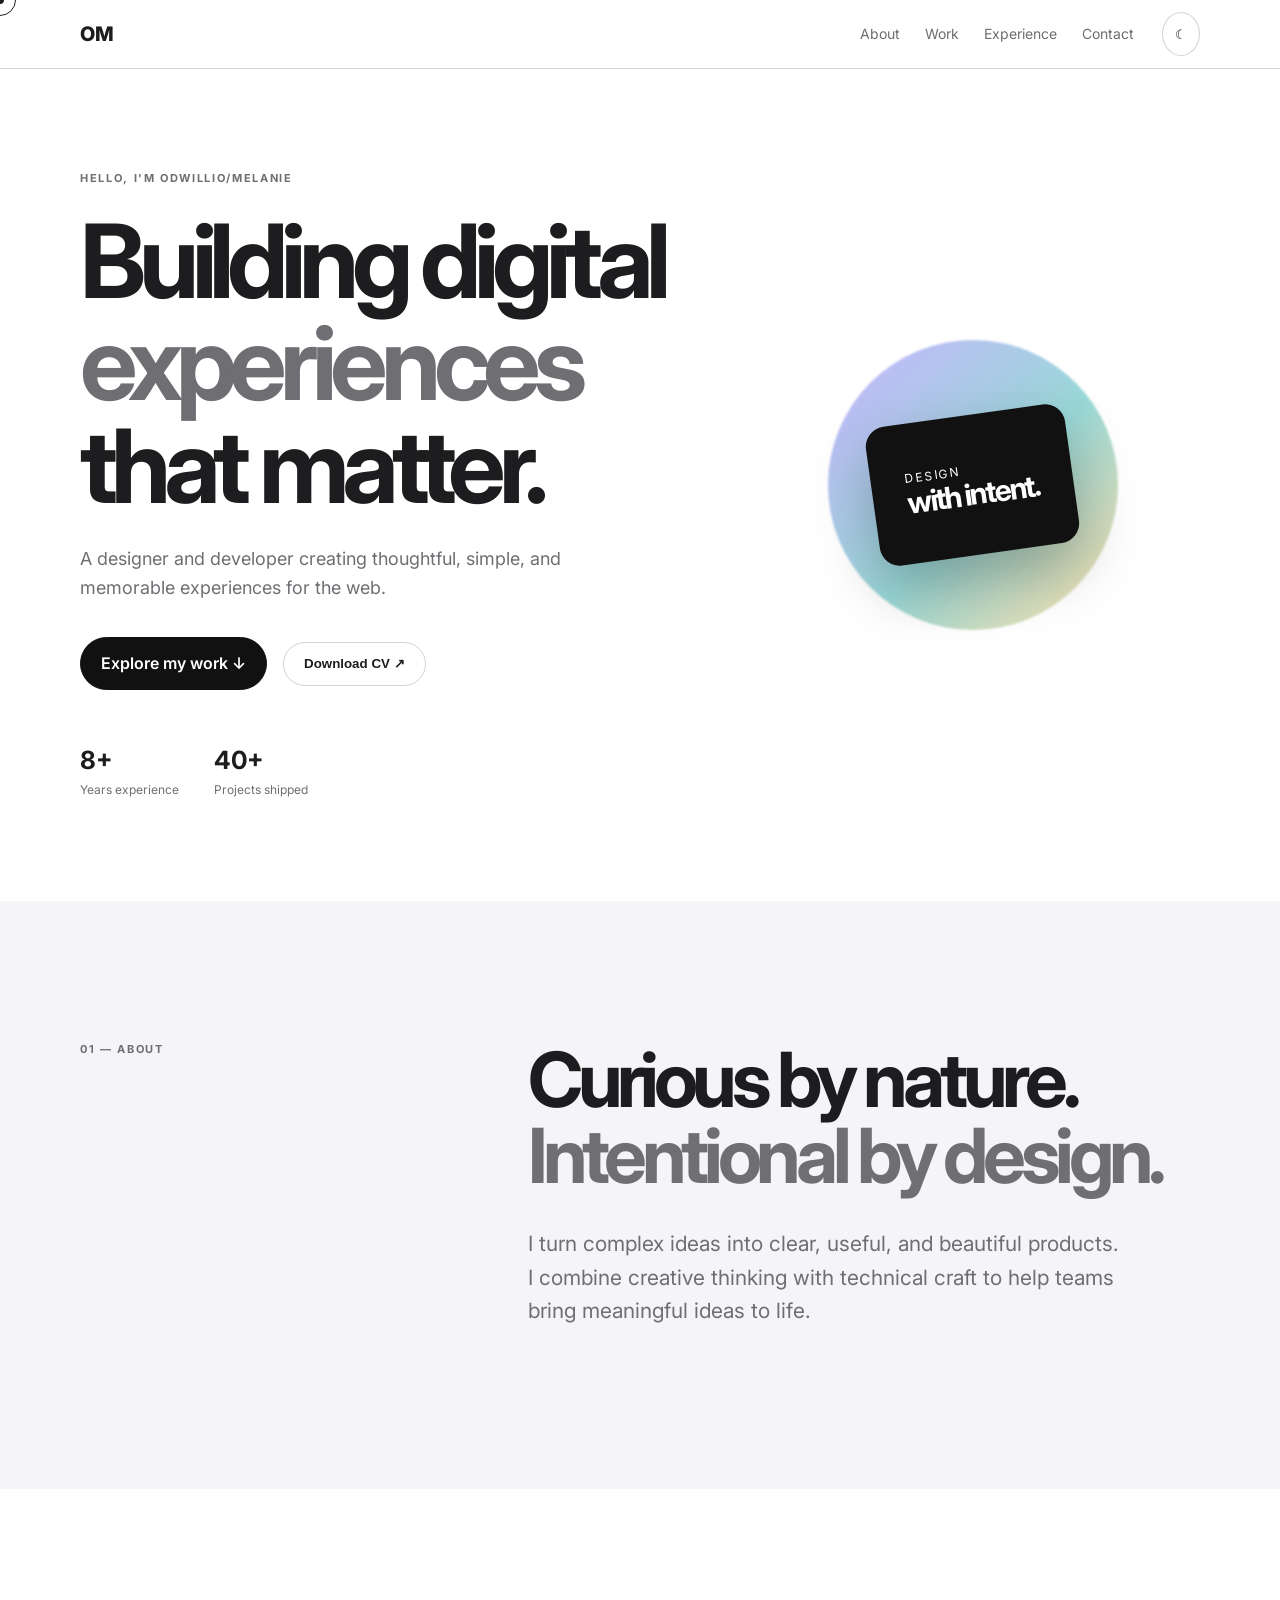
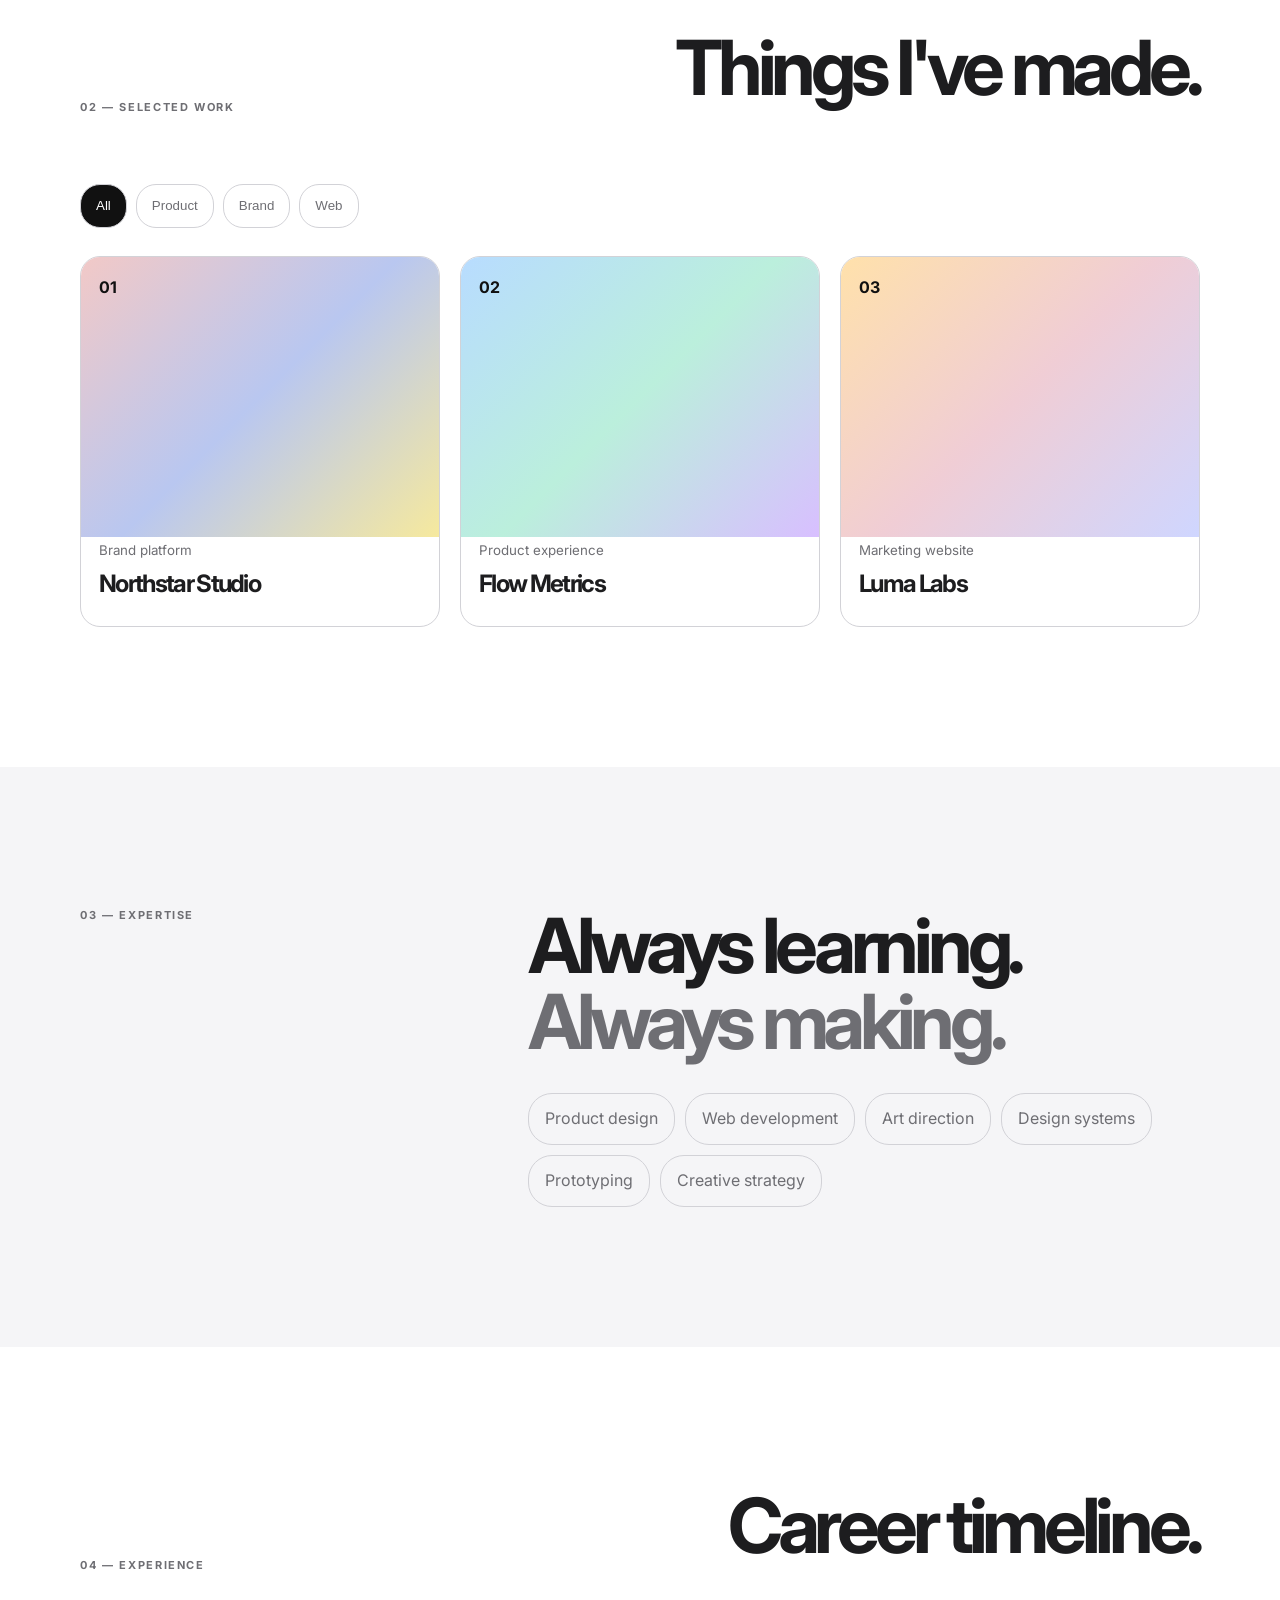
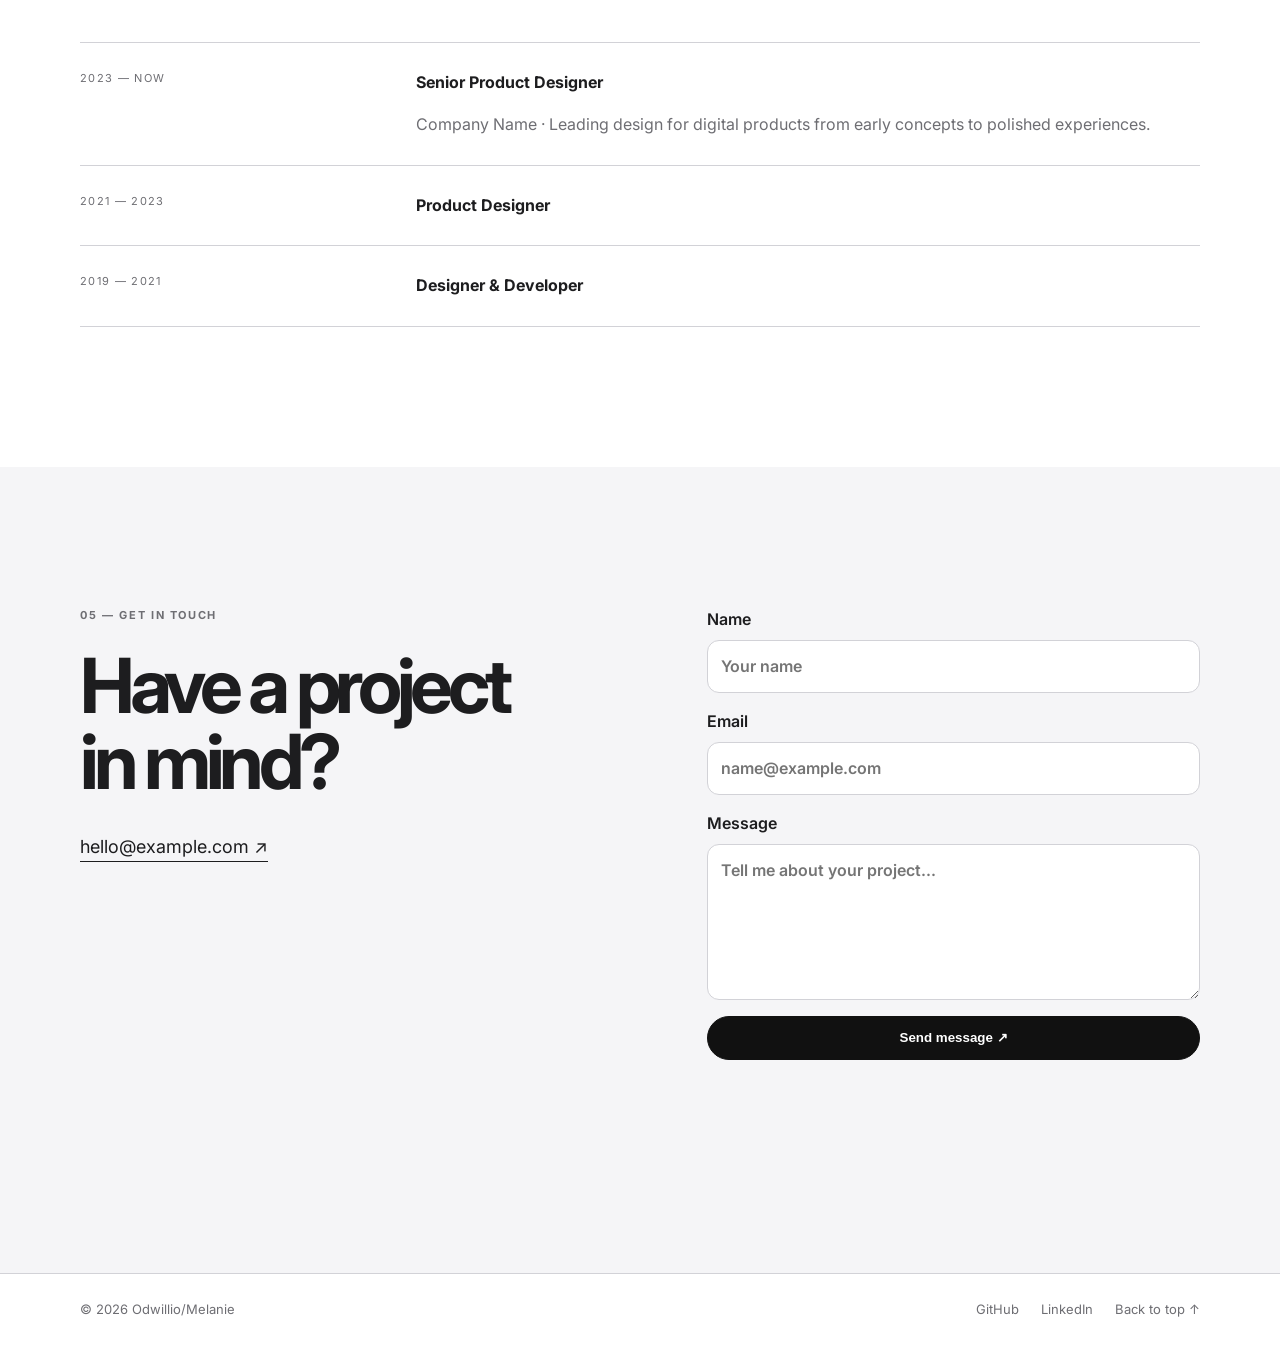
==== index.html @ 34b6298a "Personalize website greeting for Odwillio/Melanie" ====
<!doctype html>
<html lang="en">
<head>
  <meta charset="UTF-8">
  <meta name="viewport" content="width=device-width, initial-scale=1">
  <meta name="description" content="Odwillio/Melanie — product designer and front-end developer portfolio and CV.">
  <meta name="theme-color" content="#f5f5f5">
  <meta property="og:title" content="Odwillio/Melanie — Portfolio">
  <meta property="og:description" content="Product design and front-end development portfolio.">
  <meta property="og:type" content="website">
  <title>Odwillio/Melanie — Portfolio</title>
  <link rel="preconnect" href="https://fonts.googleapis.com">
  <link rel="preconnect" href="https://fonts.gstatic.com" crossorigin>
  <link href="https://fonts.googleapis.com/css2?family=Inter:wght@400;500;600;700;800&display=swap" rel="stylesheet">
  <link rel="stylesheet" href="styles.css">
</head>
<body>
  <a class="skip-link" href="#main">Skip to content</a>
  <div class="cursor-dot"></div><div class="cursor-ring"></div>
  <header class="site-header">
    <nav class="container nav" aria-label="Main navigation">
      <a class="brand" href="#top" aria-label="Home">OM</a>
      <button class="menu-toggle" aria-expanded="false" aria-controls="site-menu" aria-label="Open menu">☰</button>
      <div class="nav-links" id="site-menu">
        <a href="#about">About</a><a href="#work">Work</a><a href="#experience">Experience</a><a href="#contact">Contact</a>
      </div>
      <button class="theme-toggle" aria-label="Switch color theme">☾</button>
    </nav>
  </header>
  <main id="main">
    <section class="hero container" id="top">
      <div class="hero-copy reveal">
        <p class="eyebrow">HELLO, I'M ODWILLIO/MELANIE</p>
        <h1>Building digital <em>experiences</em> that matter.</h1>
        <p class="lead">A designer and developer creating thoughtful, simple, and memorable experiences for the web.</p>
        <div class="actions"><a class="button primary" href="#work">Explore my work ↓</a><button class="button secondary" id="download-cv">Download CV ↗</button></div>
        <div class="stats"><span><b>8+</b> Years experience</span><span><b>40+</b> Projects shipped</span></div>
      </div>
      <div class="hero-art reveal" aria-label="Abstract portfolio illustration"><div class="orb"></div><div class="art-card">DESIGN<br><strong>with intent.</strong></div></div>
    </section>
    <section class="soft section" id="about"><div class="container split"><p class="eyebrow">01 — ABOUT</p><div><h2>Curious by nature.<br><em>Intentional by design.</em></h2><p class="large-copy">I turn complex ideas into clear, useful, and beautiful products. I combine creative thinking with technical craft to help teams bring meaningful ideas to life.</p></div></div></section>
    <section class="container section" id="work"><div class="heading"><p class="eyebrow">02 — SELECTED WORK</p><h2>Things I've made.</h2></div><div class="filters" role="group" aria-label="Filter projects"><button class="filter active" data-filter="all">All</button><button class="filter" data-filter="product">Product</button><button class="filter" data-filter="brand">Brand</button><button class="filter" data-filter="web">Web</button></div><div class="projects"><article class="project reveal" data-category="brand"><div class="project-image gradient-one"><span>01</span></div><div><small>Brand platform</small><h3>Northstar Studio</h3></div></article><article class="project reveal" data-category="product"><div class="project-image gradient-two"><span>02</span></div><div><small>Product experience</small><h3>Flow Metrics</h3></div></article><article class="project reveal" data-category="web"><div class="project-image gradient-three"><span>03</span></div><div><small>Marketing website</small><h3>Luma Labs</h3></div></article></div></section>
    <section class="soft section" id="skills"><div class="container split"><p class="eyebrow">03 — EXPERTISE</p><div><h2>Always learning.<br><em>Always making.</em></h2><div class="skills"><span>Product design</span><span>Web development</span><span>Art direction</span><span>Design systems</span><span>Prototyping</span><span>Creative strategy</span></div></div></div></section>
    <section class="container section" id="experience"><div class="heading"><p class="eyebrow">04 — EXPERIENCE</p><h2>Career timeline.</h2></div><div class="timeline"><details open class="timeline-item reveal"><summary><span>2023 — NOW</span><b>Senior Product Designer</b></summary><p>Company Name · Leading design for digital products from early concepts to polished experiences.</p></details><details class="timeline-item reveal"><summary><span>2021 — 2023</span><b>Product Designer</b></summary><p>Studio Name · Shaped brand identities and intuitive web experiences for ambitious teams.</p></details><details class="timeline-item reveal"><summary><span>2019 — 2021</span><b>Designer &amp; Developer</b></summary><p>Freelance · Created websites and visual systems for people and companies with something important to say.</p></details></div></section>
    <section class="soft section" id="contact"><div class="container contact-grid"><div><p class="eyebrow">05 — GET IN TOUCH</p><h2>Have a project<br>in mind?</h2><a class="email" href="mailto:hello@example.com">hello@example.com ↗</a></div><form id="contact-form" novalidate><label>Name<input name="name" required autocomplete="name" placeholder="Your name"></label><label>Email<input type="email" name="email" required autocomplete="email" placeholder="name@example.com"></label><label>Message<textarea name="message" required rows="5" placeholder="Tell me about your project..."></textarea></label><button class="button primary" type="submit">Send message ↗</button><p class="form-status" role="status"></p></form></div></section>
  </main>
  <footer><div class="container footer"><span>© <span id="year"></span> Odwillio/Melanie</span><div><a href="https://github.com" rel="noreferrer">GitHub</a><a href="https://linkedin.com" rel="noreferrer">LinkedIn</a><a href="#top">Back to top ↑</a></div></div></footer>
  <script src="script.js"></script><script src="anti-copy.js"></script>
</body>
</html>
---- styles.css ----
:root{--bg:#fff;--soft:#f5f5f7;--ink:#1d1d1f;--muted:#6e6e73;--line:#d2d2d7;--accent:#111;--card:#fff}*{box-sizing:border-box}html{scroll-behavior:smooth}body{margin:0;background:var(--bg);color:var(--ink);font:16px/1.6 Inter,Arial,sans-serif;overflow-x:hidden}body.dark{--bg:#0d0d0f;--soft:#17171a;--ink:#f5f5f7;--muted:#a1a1a6;--line:#343438;--accent:#f5f5f7;--card:#1b1b1f}a{color:inherit;text-decoration:none}.container{width:min(1120px,calc(100% - 48px));margin:auto}.skip-link{position:absolute;left:-999px}.skip-link:focus{left:12px;top:12px;background:var(--ink);color:var(--bg);padding:10px;z-index:100}.site-header{position:sticky;top:0;z-index:10;background:#fffC;backdrop-filter:blur(18px);border-bottom:1px solid var(--line)}body.dark .site-header{background:#0d0d0fcc}.nav{height:68px;display:flex;align-items:center;gap:28px}.brand{font-weight:800;font-size:20px;margin-right:auto}.nav-links{display:flex;gap:25px;color:var(--muted);font-size:14px}.theme-toggle,.menu-toggle{border:1px solid var(--line);border-radius:50%;background:none;color:var(--ink);width:38px;height:38px;cursor:pointer}.menu-toggle{display:none}.hero{min-height:calc(100vh - 68px);display:grid;grid-template-columns:1.15fr .85fr;align-items:center;gap:50px;padding-top:70px;padding-bottom:70px}.eyebrow{color:var(--muted);font-size:11px;font-weight:700;letter-spacing:.15em;margin:0 0 22px}h1,h2,h3{line-height:1;letter-spacing:-.07em}h1{font-size:clamp(52px,8vw,110px);margin:0 0 28px}h2{font-size:clamp(42px,6vw,76px);margin:0 0 34px}h3{font-size:24px;margin:10px 0}em{font-style:normal;color:var(--muted)}.lead{color:var(--muted);font-size:18px;max-width:500px}.actions{display:flex;gap:16px;align-items:center;margin-top:34px}.button{border:1px solid var(--line);border-radius:30px;padding:13px 20px;background:none;color:var(--ink);cursor:pointer;font-weight:600}.button:hover{transform:translateY(-2px)}.primary{background:var(--accent);border-color:var(--accent);color:var(--bg)}.stats{display:flex;gap:35px;margin-top:50px;color:var(--muted);font-size:12px}.stats span{display:grid}.stats b{font-size:25px;color:var(--ink)}.hero-art{display:grid;place-items:center;min-height:440px;position:relative}.orb{width:290px;height:290px;border-radius:50%;background:linear-gradient(135deg,#c7b4ff,#9ad9d8 55%,#ffe0a8);filter:blur(1px);animation:float 6s ease-in-out infinite}.art-card{position:absolute;padding:45px 34px;background:#111;color:white;border-radius:20px;box-shadow:0 25px 60px #0004;transform:rotate(-8deg);font-size:12px;letter-spacing:.16em}.art-card strong{font-size:30px;letter-spacing:-.07em;line-height:1}.section{padding:140px 0}.soft{background:var(--soft)}.split,.contact-grid{display:grid;grid-template-columns:30% 1fr;gap:10%}.large-copy{max-width:600px;color:var(--muted);font-size:21px}.heading{display:flex;justify-content:space-between;align-items:end;margin-bottom:45px}.heading h2{text-align:right}.filters{display:flex;gap:9px;margin-bottom:28px}.filter{border:1px solid var(--line);background:none;color:var(--muted);border-radius:20px;padding:8px 15px;cursor:pointer}.filter.active{background:var(--accent);color:var(--bg)}.projects{display:grid;grid-template-columns:repeat(3,1fr);gap:20px}.project{background:var(--card);border:1px solid var(--line);border-radius:20px;overflow:hidden;padding-bottom:20px}.project.hidden{display:none}.project>div:last-child{padding:0 18px}.project-image{height:280px;padding:18px;color:#111}.project-image span{font-weight:700}.gradient-one{background:linear-gradient(135deg,#f2c9c7,#b9c7f0,#f6e99e)}.gradient-two{background:linear-gradient(135deg,#b8dcff,#bbefdc,#d8bfff)}.gradient-three{background:linear-gradient(135deg,#ffe1ab,#f0cdd5,#cfd6ff)}small{color:var(--muted)}.skills{display:flex;flex-wrap:wrap;gap:10px}.skills span{border:1px solid var(--line);border-radius:24px;padding:12px 16px;color:var(--muted)}.timeline{border-top:1px solid var(--line)}.timeline-item{border-bottom:1px solid var(--line);padding:27px 0}.timeline-item summary{display:grid;grid-template-columns:30% 1fr;cursor:pointer;list-style:none}.timeline-item summary::-webkit-details-marker{display:none}.timeline-item summary span{color:var(--muted);font-size:11px;letter-spacing:.12em}.timeline-item p{color:var(--muted);margin:17px 0 0 30%}.email{display:inline-block;border-bottom:1px solid var(--ink);font-size:18px}.contact-grid{grid-template-columns:1fr 1fr;gap:12%}form{display:grid;gap:16px}label{display:grid;gap:7px;font-weight:600}input,textarea{font:inherit;border:1px solid var(--line);border-radius:12px;padding:13px;background:var(--card);color:var(--ink)}input:focus,textarea:focus{outline:2px solid var(--muted)}.form-status{color:var(--muted);min-height:25px}footer{border-top:1px solid var(--line);padding:25px 0;color:var(--muted);font-size:13px}.footer{display:flex;justify-content:space-between}.footer div{display:flex;gap:22px}.reveal{opacity:0;transform:translateY(25px);transition:.7s}.reveal.visible{opacity:1;transform:none}.cursor-dot,.cursor-ring{position:fixed;pointer-events:none;z-index:100;width:8px;height:8px;border-radius:50%;background:var(--ink);transform:translate(-50%,-50%)}.cursor-ring{width:32px;height:32px;background:none;border:1px solid var(--ink);transition:transform .12s}.cursor-dot{transition:transform .04s}@keyframes float{50%{transform:translateY(-18px) rotate(5deg)}}@media(max-width:800px){.hero,.split,.contact-grid{grid-template-columns:1fr}.hero-art{min-height:350px}.projects{grid-template-columns:1fr}.heading{display:block}.heading h2{text-align:left;margin-top:15px}.menu-toggle{display:block}.nav-links{display:none;position:absolute;top:68px;left:24px;right:24px;padding:20px;background:var(--card);border:1px solid var(--line);border-radius:15px;flex-direction:column}.nav-links.open{display:flex}.section{padding:90px 0}.timeline-item summary{grid-template-columns:1fr;gap:8px}.timeline-item p{margin-left:0}.footer{display:block}.footer div{margin-top:14px}}@media(pointer:coarse){.cursor-dot,.cursor-ring{display:none}}@media(prefers-reduced-motion:reduce){*,*::before,*::after{scroll-behavior:auto!important;animation:none!important;transition:none!important}}
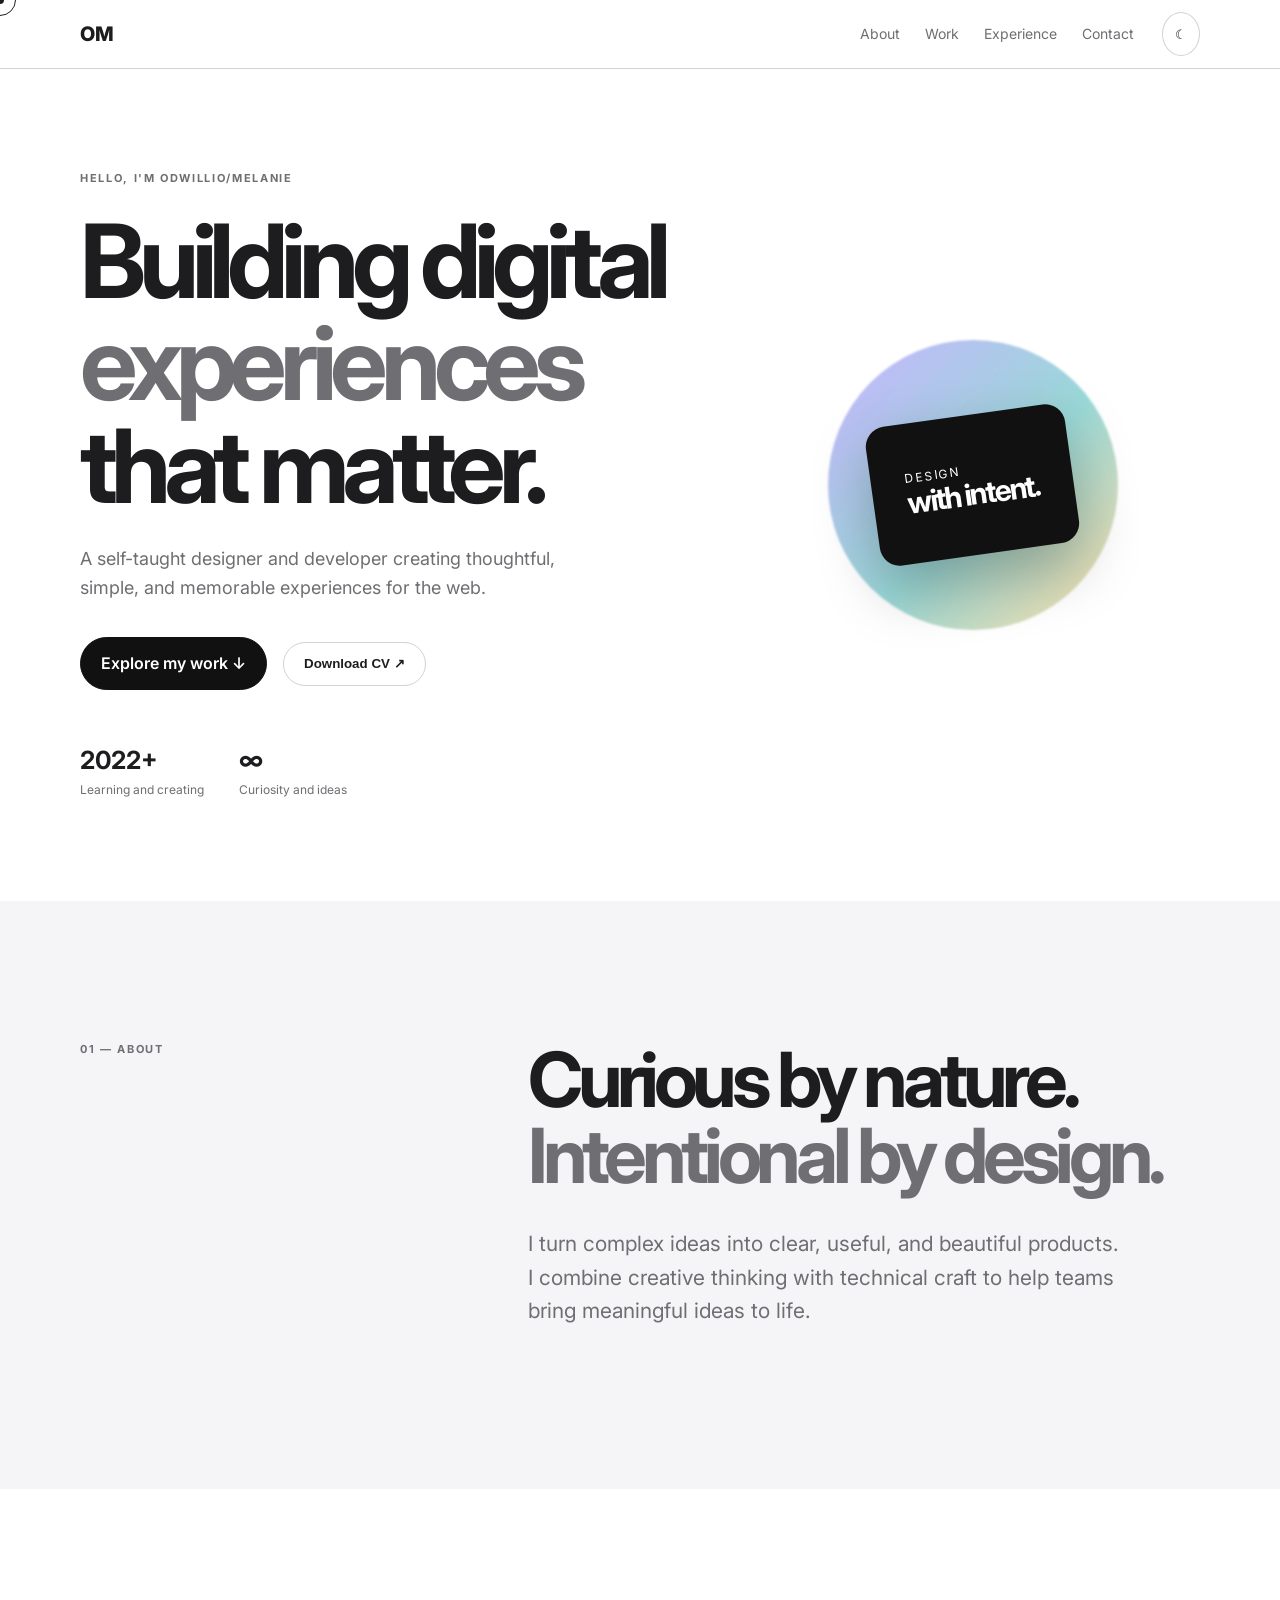
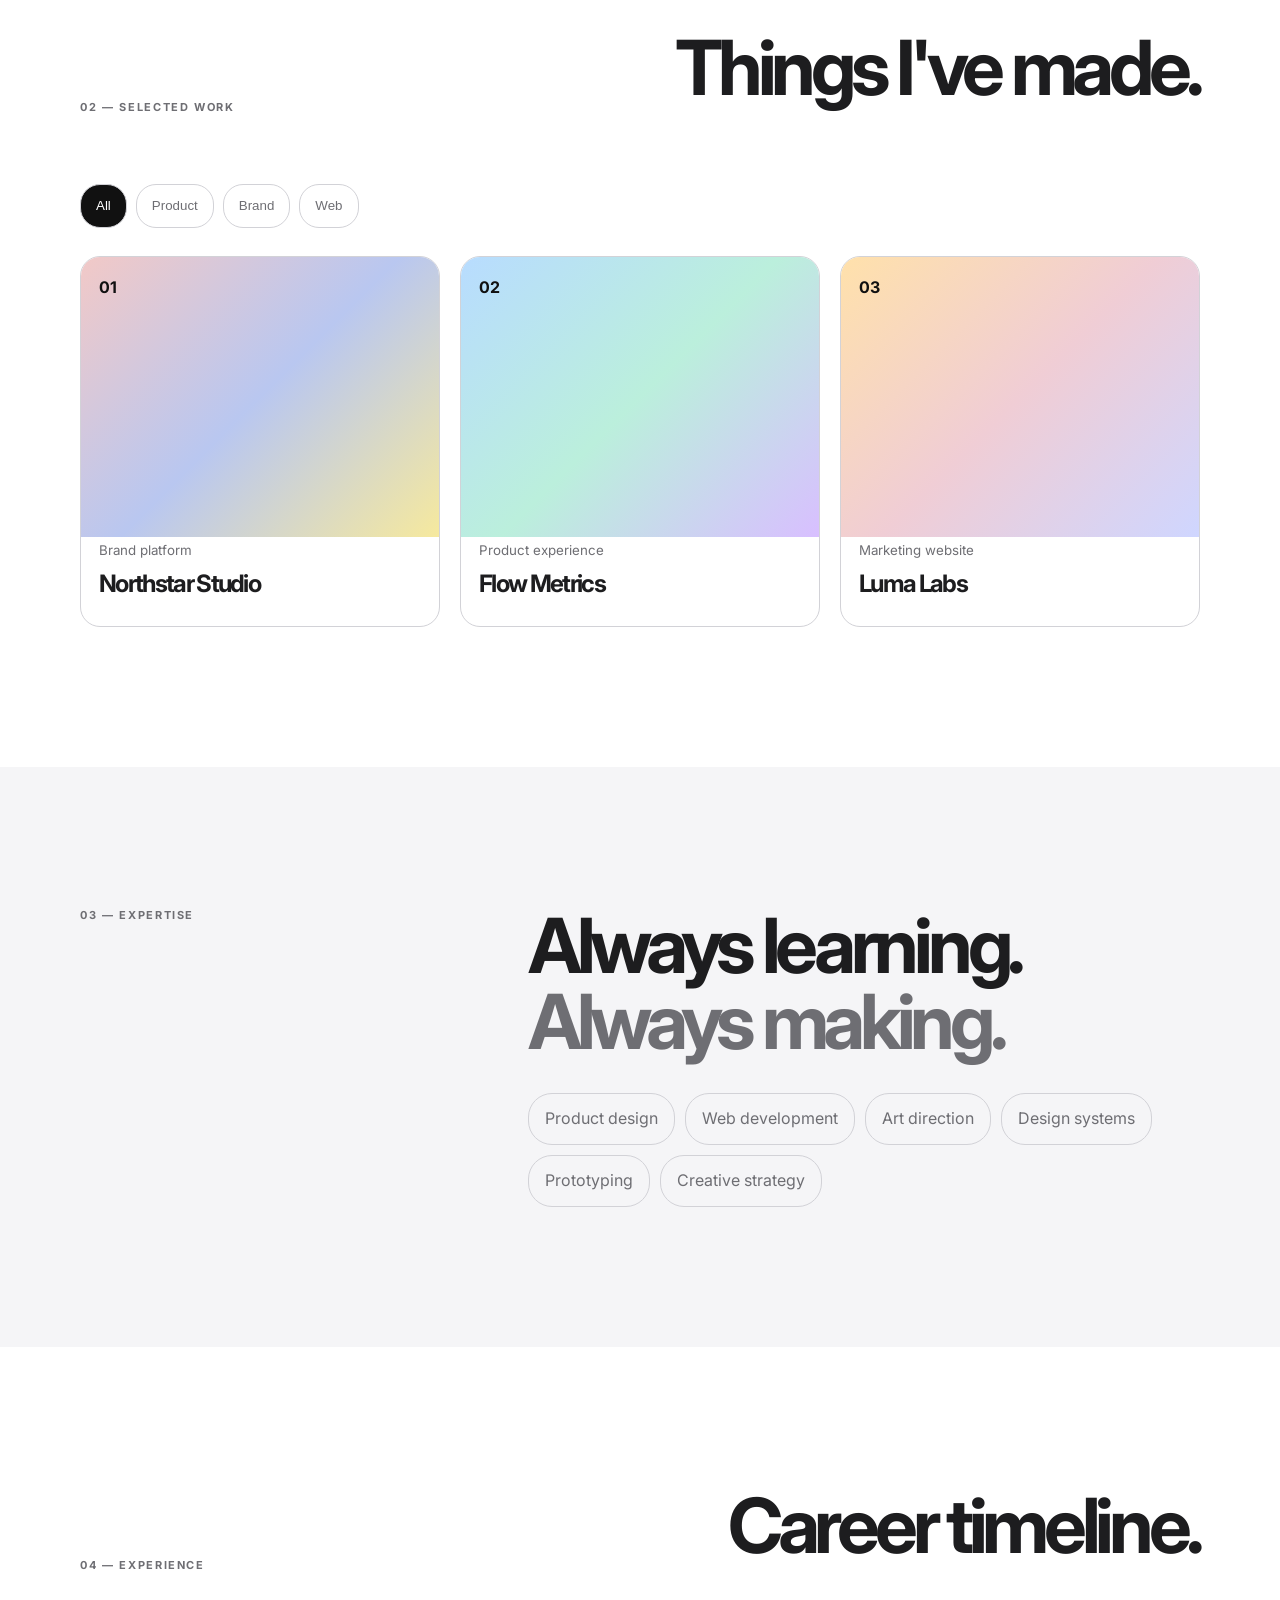
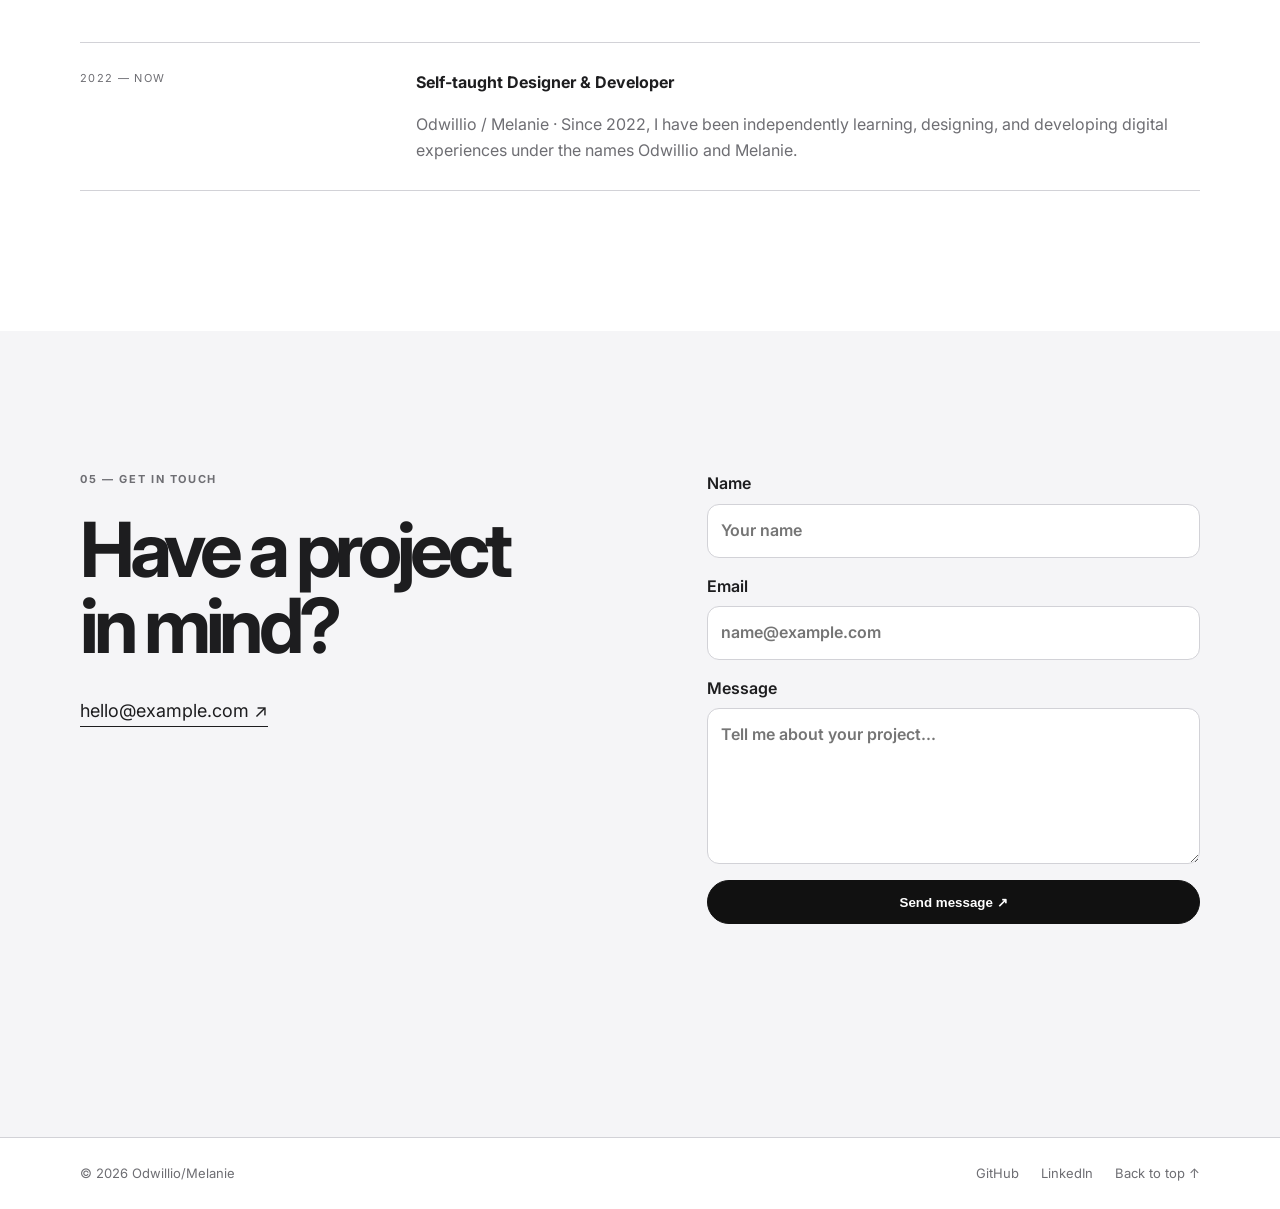
==== commit 81337926: "Update experience to reflect self-taught Odwillio/Melanie journey since 2022" ====
--- a/index.html
+++ b/index.html
@@ -3,10 +3,10 @@
 <head>
   <meta charset="UTF-8">
   <meta name="viewport" content="width=device-width, initial-scale=1">
-  <meta name="description" content="Odwillio/Melanie — product designer and front-end developer portfolio and CV.">
+  <meta name="description" content="Odwillio/Melanie — self-taught designer and developer portfolio and CV.">
   <meta name="theme-color" content="#f5f5f5">
   <meta property="og:title" content="Odwillio/Melanie — Portfolio">
-  <meta property="og:description" content="Product design and front-end development portfolio.">
+  <meta property="og:description" content="Self-taught designer and developer portfolio.">
   <meta property="og:type" content="website">
   <title>Odwillio/Melanie — Portfolio</title>
   <link rel="preconnect" href="https://fonts.googleapis.com">
@@ -32,16 +32,16 @@
       <div class="hero-copy reveal">
         <p class="eyebrow">HELLO, I'M ODWILLIO/MELANIE</p>
         <h1>Building digital <em>experiences</em> that matter.</h1>
-        <p class="lead">A designer and developer creating thoughtful, simple, and memorable experiences for the web.</p>
+        <p class="lead">A self-taught designer and developer creating thoughtful, simple, and memorable experiences for the web.</p>
         <div class="actions"><a class="button primary" href="#work">Explore my work ↓</a><button class="button secondary" id="download-cv">Download CV ↗</button></div>
-        <div class="stats"><span><b>8+</b> Years experience</span><span><b>40+</b> Projects shipped</span></div>
+        <div class="stats"><span><b>2022+</b> Learning and creating</span><span><b>∞</b> Curiosity and ideas</span></div>
       </div>
       <div class="hero-art reveal" aria-label="Abstract portfolio illustration"><div class="orb"></div><div class="art-card">DESIGN<br><strong>with intent.</strong></div></div>
     </section>
     <section class="soft section" id="about"><div class="container split"><p class="eyebrow">01 — ABOUT</p><div><h2>Curious by nature.<br><em>Intentional by design.</em></h2><p class="large-copy">I turn complex ideas into clear, useful, and beautiful products. I combine creative thinking with technical craft to help teams bring meaningful ideas to life.</p></div></div></section>
     <section class="container section" id="work"><div class="heading"><p class="eyebrow">02 — SELECTED WORK</p><h2>Things I've made.</h2></div><div class="filters" role="group" aria-label="Filter projects"><button class="filter active" data-filter="all">All</button><button class="filter" data-filter="product">Product</button><button class="filter" data-filter="brand">Brand</button><button class="filter" data-filter="web">Web</button></div><div class="projects"><article class="project reveal" data-category="brand"><div class="project-image gradient-one"><span>01</span></div><div><small>Brand platform</small><h3>Northstar Studio</h3></div></article><article class="project reveal" data-category="product"><div class="project-image gradient-two"><span>02</span></div><div><small>Product experience</small><h3>Flow Metrics</h3></div></article><article class="project reveal" data-category="web"><div class="project-image gradient-three"><span>03</span></div><div><small>Marketing website</small><h3>Luma Labs</h3></div></article></div></section>
     <section class="soft section" id="skills"><div class="container split"><p class="eyebrow">03 — EXPERTISE</p><div><h2>Always learning.<br><em>Always making.</em></h2><div class="skills"><span>Product design</span><span>Web development</span><span>Art direction</span><span>Design systems</span><span>Prototyping</span><span>Creative strategy</span></div></div></div></section>
-    <section class="container section" id="experience"><div class="heading"><p class="eyebrow">04 — EXPERIENCE</p><h2>Career timeline.</h2></div><div class="timeline"><details open class="timeline-item reveal"><summary><span>2023 — NOW</span><b>Senior Product Designer</b></summary><p>Company Name · Leading design for digital products from early concepts to polished experiences.</p></details><details class="timeline-item reveal"><summary><span>2021 — 2023</span><b>Product Designer</b></summary><p>Studio Name · Shaped brand identities and intuitive web experiences for ambitious teams.</p></details><details class="timeline-item reveal"><summary><span>2019 — 2021</span><b>Designer &amp; Developer</b></summary><p>Freelance · Created websites and visual systems for people and companies with something important to say.</p></details></div></section>
+    <section class="container section" id="experience"><div class="heading"><p class="eyebrow">04 — EXPERIENCE</p><h2>Career timeline.</h2></div><div class="timeline"><details open class="timeline-item reveal"><summary><span>2022 — NOW</span><b>Self-taught Designer &amp; Developer</b></summary><p>Odwillio / Melanie · Since 2022, I have been independently learning, designing, and developing digital experiences under the names Odwillio and Melanie.</p></details></div></section>
     <section class="soft section" id="contact"><div class="container contact-grid"><div><p class="eyebrow">05 — GET IN TOUCH</p><h2>Have a project<br>in mind?</h2><a class="email" href="mailto:hello@example.com">hello@example.com ↗</a></div><form id="contact-form" novalidate><label>Name<input name="name" required autocomplete="name" placeholder="Your name"></label><label>Email<input type="email" name="email" required autocomplete="email" placeholder="name@example.com"></label><label>Message<textarea name="message" required rows="5" placeholder="Tell me about your project..."></textarea></label><button class="button primary" type="submit">Send message ↗</button><p class="form-status" role="status"></p></form></div></section>
   </main>
   <footer><div class="container footer"><span>© <span id="year"></span> Odwillio/Melanie</span><div><a href="https://github.com" rel="noreferrer">GitHub</a><a href="https://linkedin.com" rel="noreferrer">LinkedIn</a><a href="#top">Back to top ↑</a></div></div></footer>
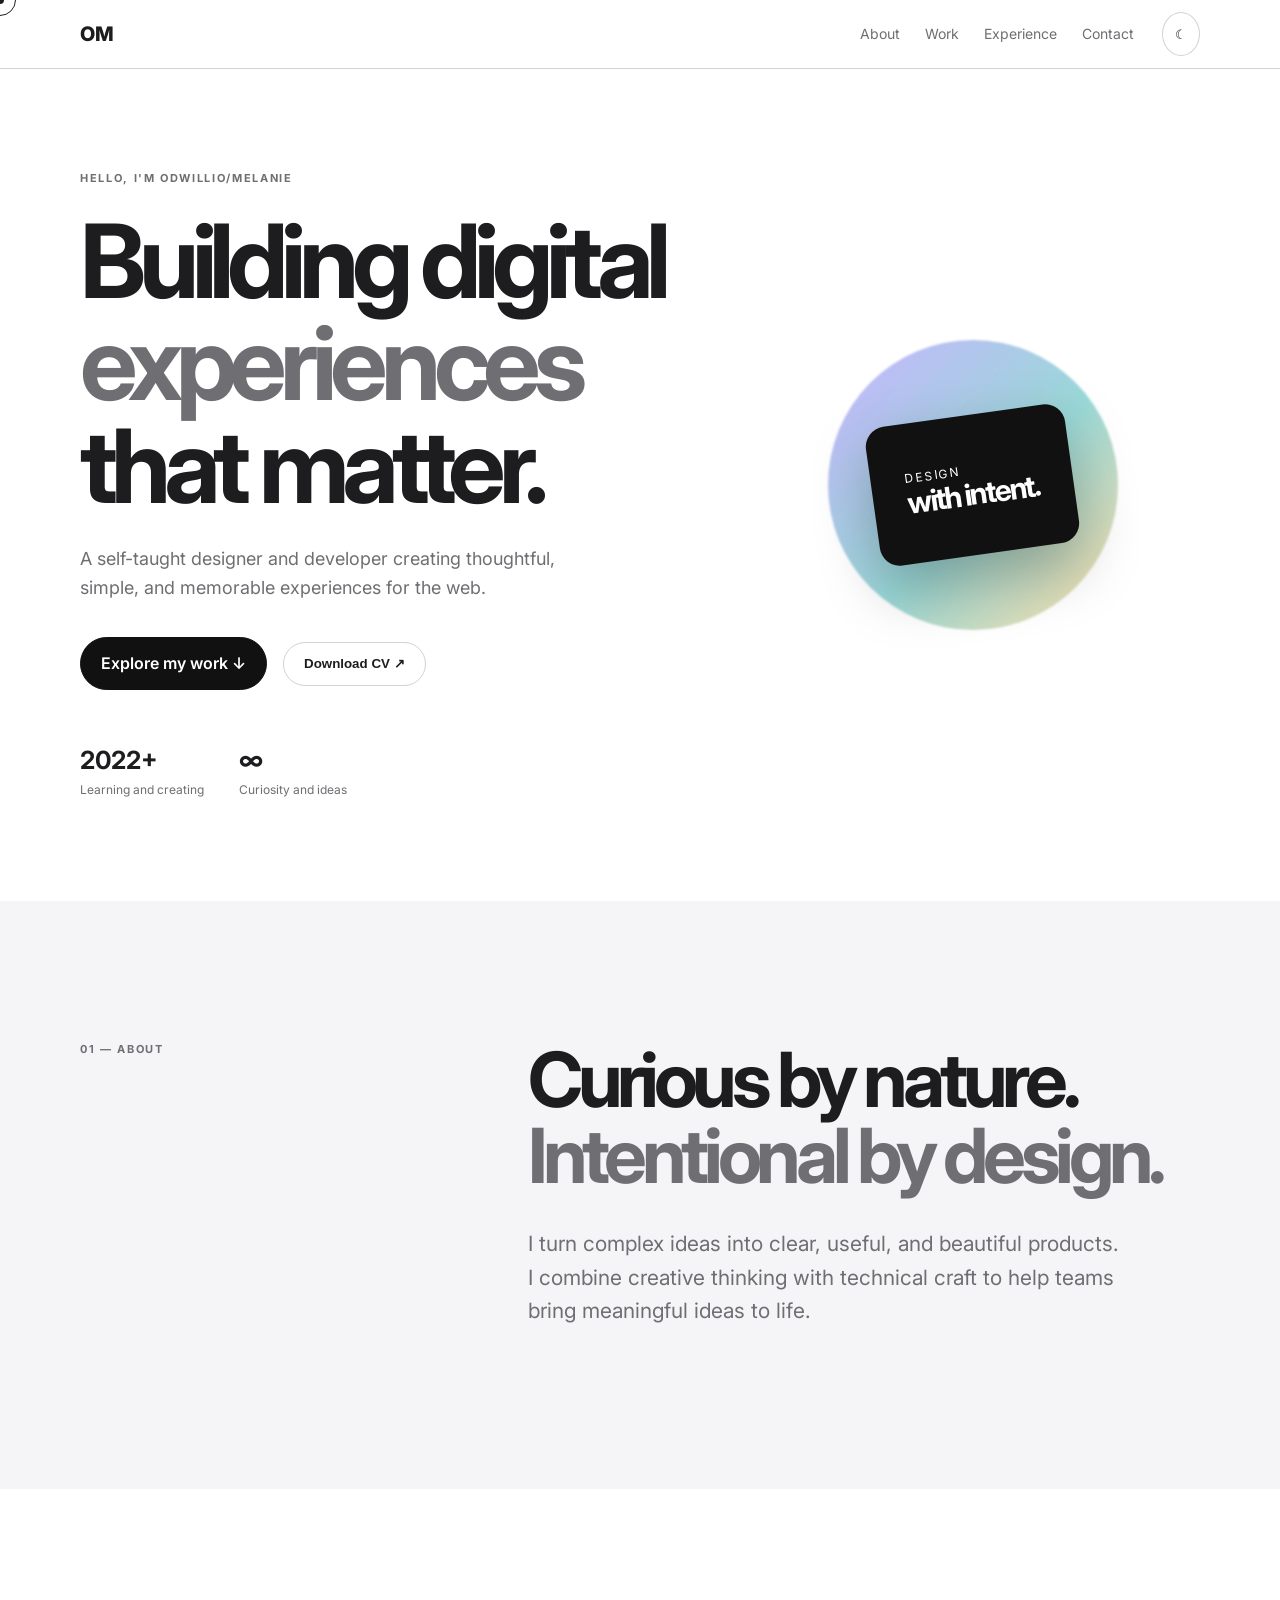
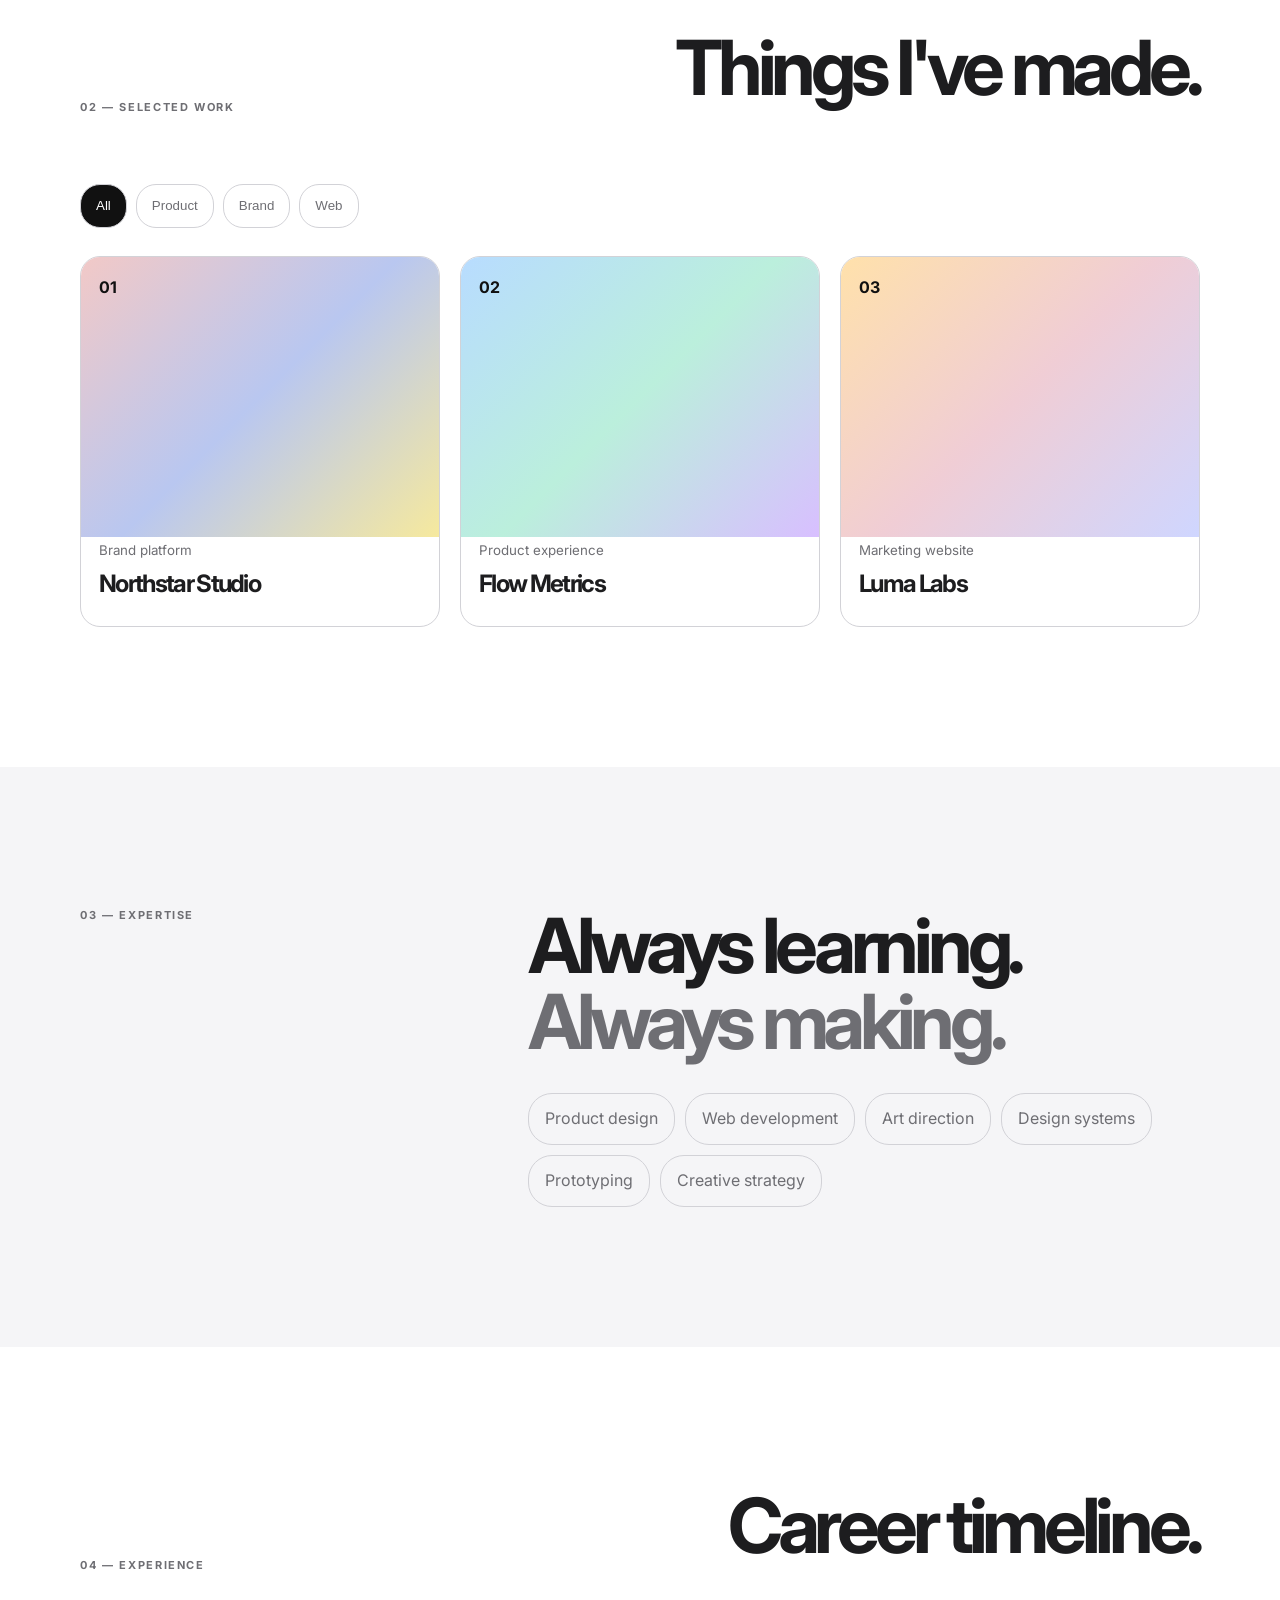
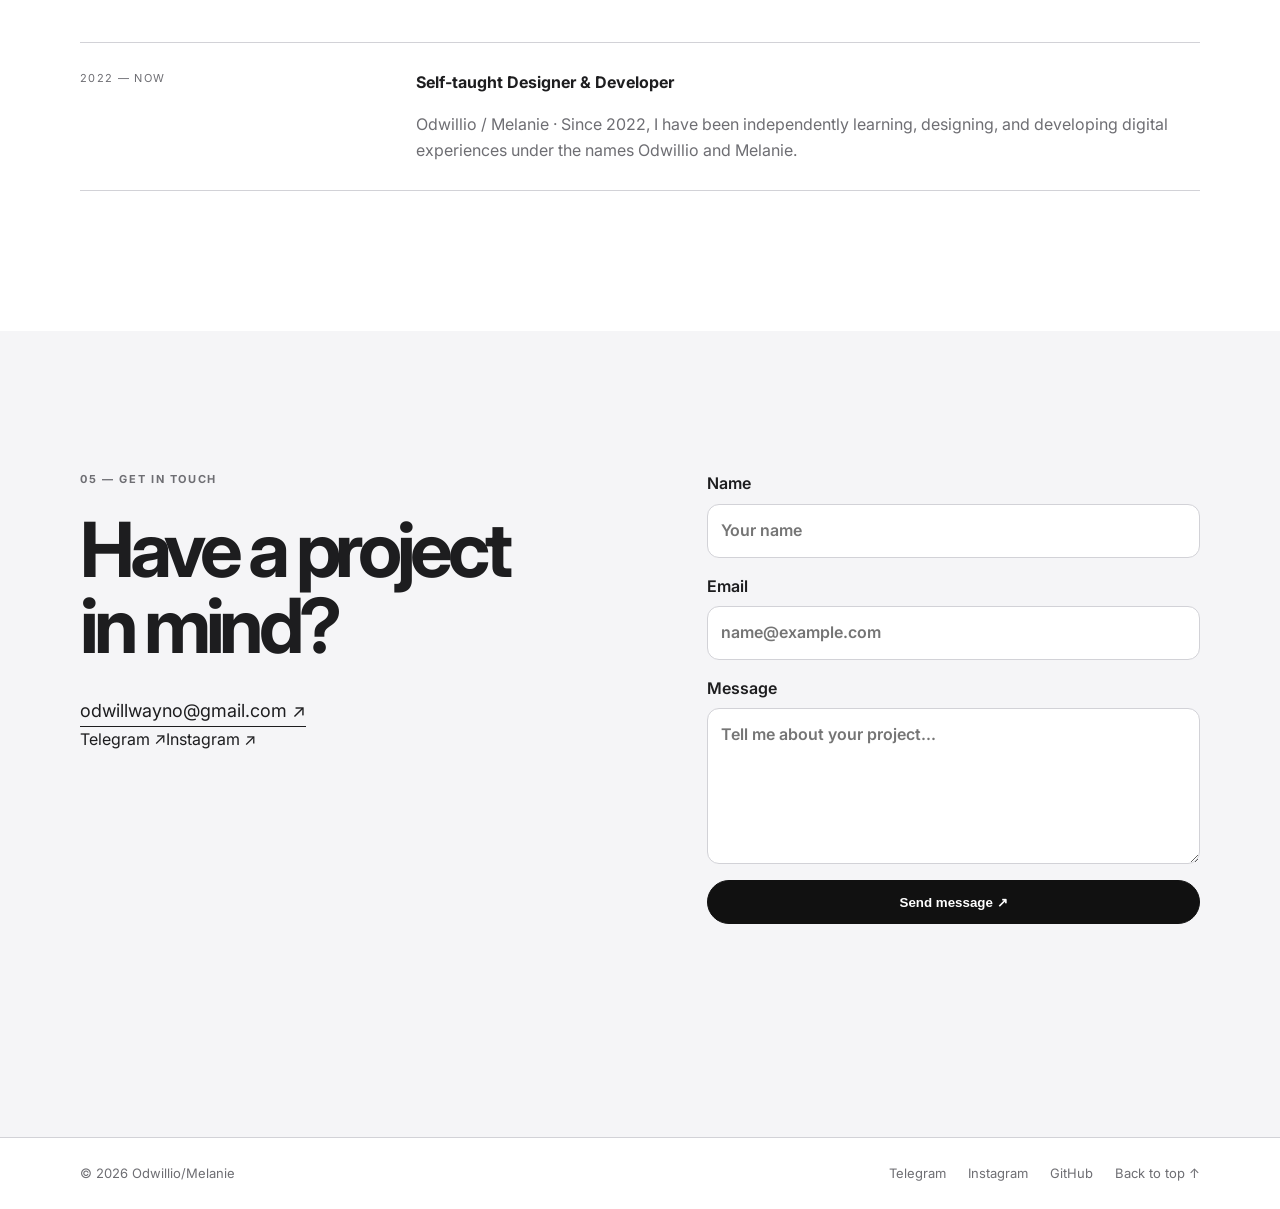
==== commit e093d965: "Add Telegram and Instagram contact links and configure contact email" ====
--- a/index.html
+++ b/index.html
@@ -42,9 +42,9 @@
     <section class="container section" id="work"><div class="heading"><p class="eyebrow">02 — SELECTED WORK</p><h2>Things I've made.</h2></div><div class="filters" role="group" aria-label="Filter projects"><button class="filter active" data-filter="all">All</button><button class="filter" data-filter="product">Product</button><button class="filter" data-filter="brand">Brand</button><button class="filter" data-filter="web">Web</button></div><div class="projects"><article class="project reveal" data-category="brand"><div class="project-image gradient-one"><span>01</span></div><div><small>Brand platform</small><h3>Northstar Studio</h3></div></article><article class="project reveal" data-category="product"><div class="project-image gradient-two"><span>02</span></div><div><small>Product experience</small><h3>Flow Metrics</h3></div></article><article class="project reveal" data-category="web"><div class="project-image gradient-three"><span>03</span></div><div><small>Marketing website</small><h3>Luma Labs</h3></div></article></div></section>
     <section class="soft section" id="skills"><div class="container split"><p class="eyebrow">03 — EXPERTISE</p><div><h2>Always learning.<br><em>Always making.</em></h2><div class="skills"><span>Product design</span><span>Web development</span><span>Art direction</span><span>Design systems</span><span>Prototyping</span><span>Creative strategy</span></div></div></div></section>
     <section class="container section" id="experience"><div class="heading"><p class="eyebrow">04 — EXPERIENCE</p><h2>Career timeline.</h2></div><div class="timeline"><details open class="timeline-item reveal"><summary><span>2022 — NOW</span><b>Self-taught Designer &amp; Developer</b></summary><p>Odwillio / Melanie · Since 2022, I have been independently learning, designing, and developing digital experiences under the names Odwillio and Melanie.</p></details></div></section>
-    <section class="soft section" id="contact"><div class="container contact-grid"><div><p class="eyebrow">05 — GET IN TOUCH</p><h2>Have a project<br>in mind?</h2><a class="email" href="mailto:hello@example.com">hello@example.com ↗</a></div><form id="contact-form" novalidate><label>Name<input name="name" required autocomplete="name" placeholder="Your name"></label><label>Email<input type="email" name="email" required autocomplete="email" placeholder="name@example.com"></label><label>Message<textarea name="message" required rows="5" placeholder="Tell me about your project..."></textarea></label><button class="button primary" type="submit">Send message ↗</button><p class="form-status" role="status"></p></form></div></section>
+    <section class="soft section" id="contact"><div class="container contact-grid"><div><p class="eyebrow">05 — GET IN TOUCH</p><h2>Have a project<br>in mind?</h2><a class="email" href="mailto:odwillwayno@gmail.com">odwillwayno@gmail.com ↗</a><div class="social-links"><a href="https://t.me/n1https" target="_blank" rel="noopener noreferrer">Telegram ↗</a><a href="https://www.instagram.com/n1https?stkn=MTlncDB6eDU0bzBoag%3D%3D&amp;utm_source=qr" target="_blank" rel="noopener noreferrer">Instagram ↗</a></div></div><form id="contact-form" novalidate><label>Name<input name="name" required autocomplete="name" placeholder="Your name"></label><label>Email<input type="email" name="email" required autocomplete="email" placeholder="name@example.com"></label><label>Message<textarea name="message" required rows="5" placeholder="Tell me about your project..."></textarea></label><button class="button primary" type="submit">Send message ↗</button><p class="form-status" role="status"></p></form></div></section>
   </main>
-  <footer><div class="container footer"><span>© <span id="year"></span> Odwillio/Melanie</span><div><a href="https://github.com" rel="noreferrer">GitHub</a><a href="https://linkedin.com" rel="noreferrer">LinkedIn</a><a href="#top">Back to top ↑</a></div></div></footer>
+  <footer><div class="container footer"><span>© <span id="year"></span> Odwillio/Melanie</span><div><a href="https://t.me/n1https" target="_blank" rel="noopener noreferrer">Telegram</a><a href="https://www.instagram.com/n1https?stkn=MTlncDB6eDU0bzBoag%3D%3D&amp;utm_source=qr" target="_blank" rel="noopener noreferrer">Instagram</a><a href="https://github.com" rel="noreferrer">GitHub</a><a href="#top">Back to top ↑</a></div></div></footer>
   <script src="script.js"></script><script src="anti-copy.js"></script>
 </body>
 </html>
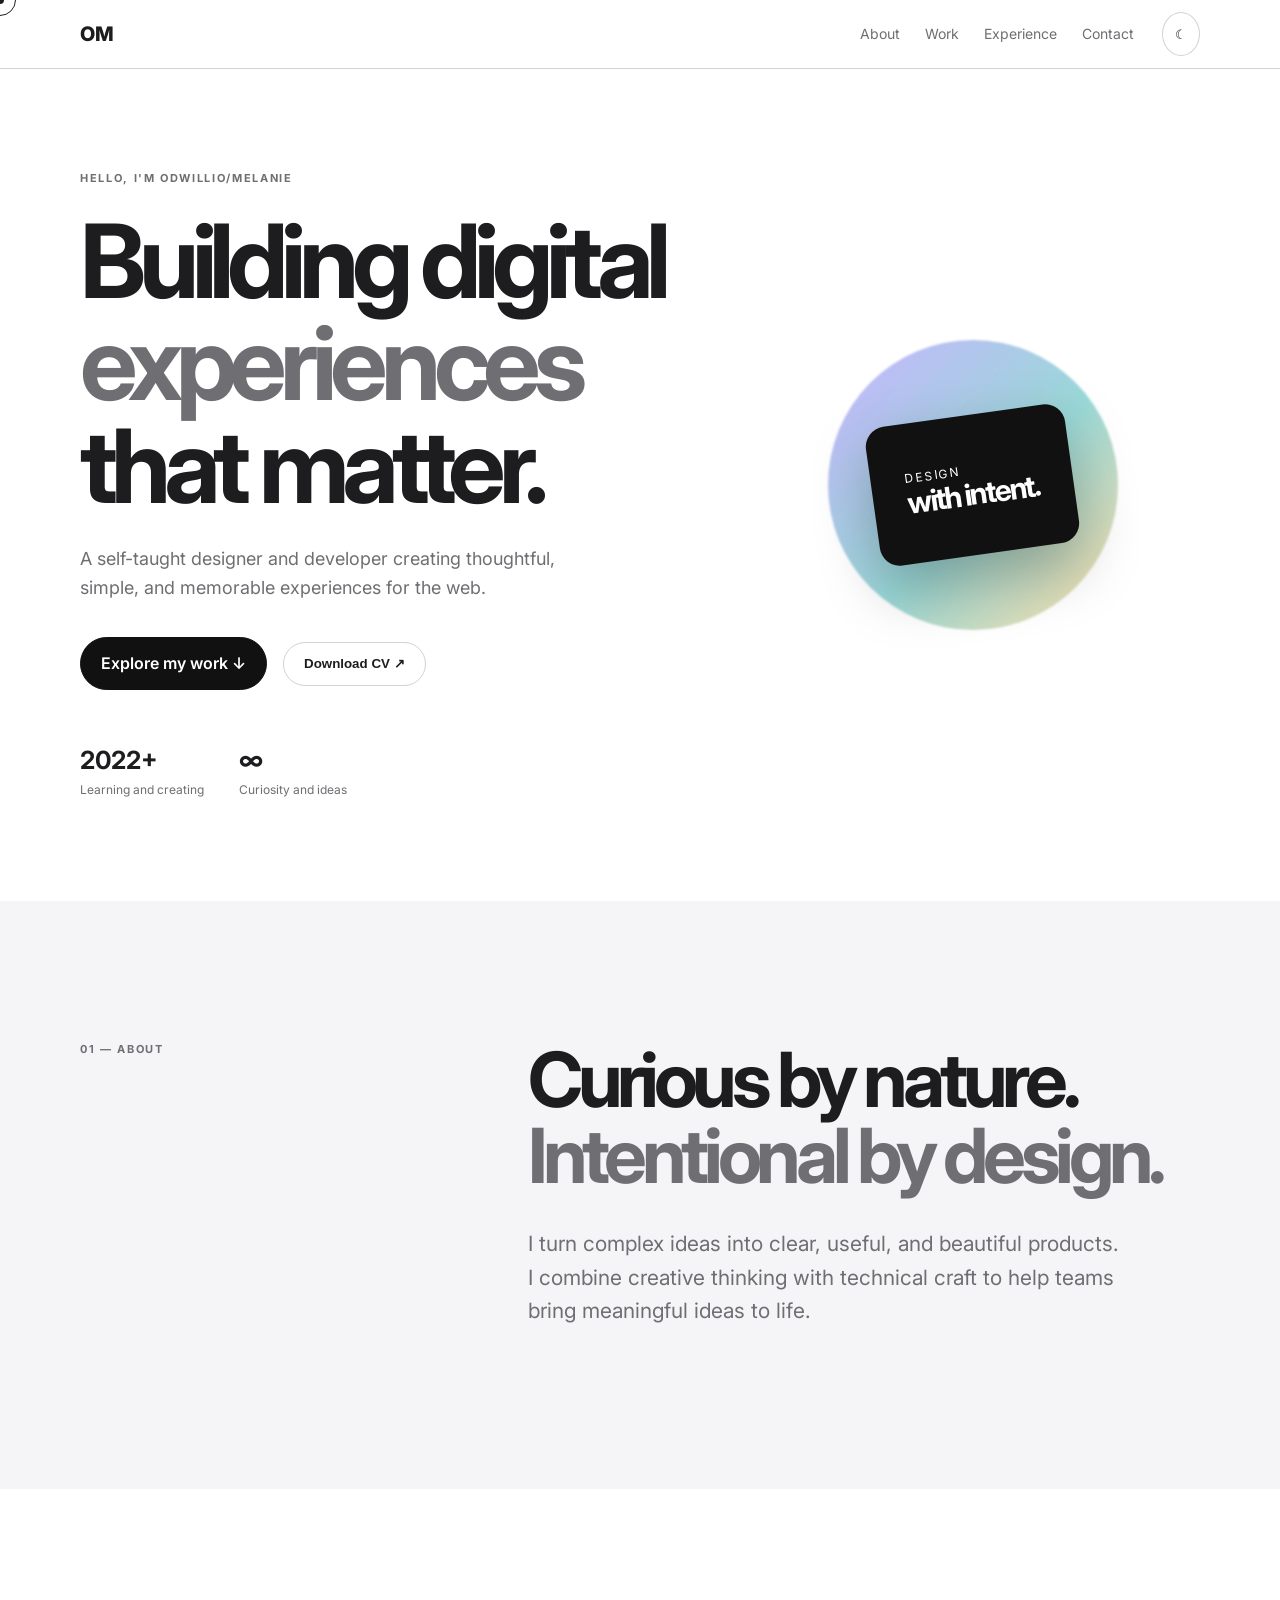
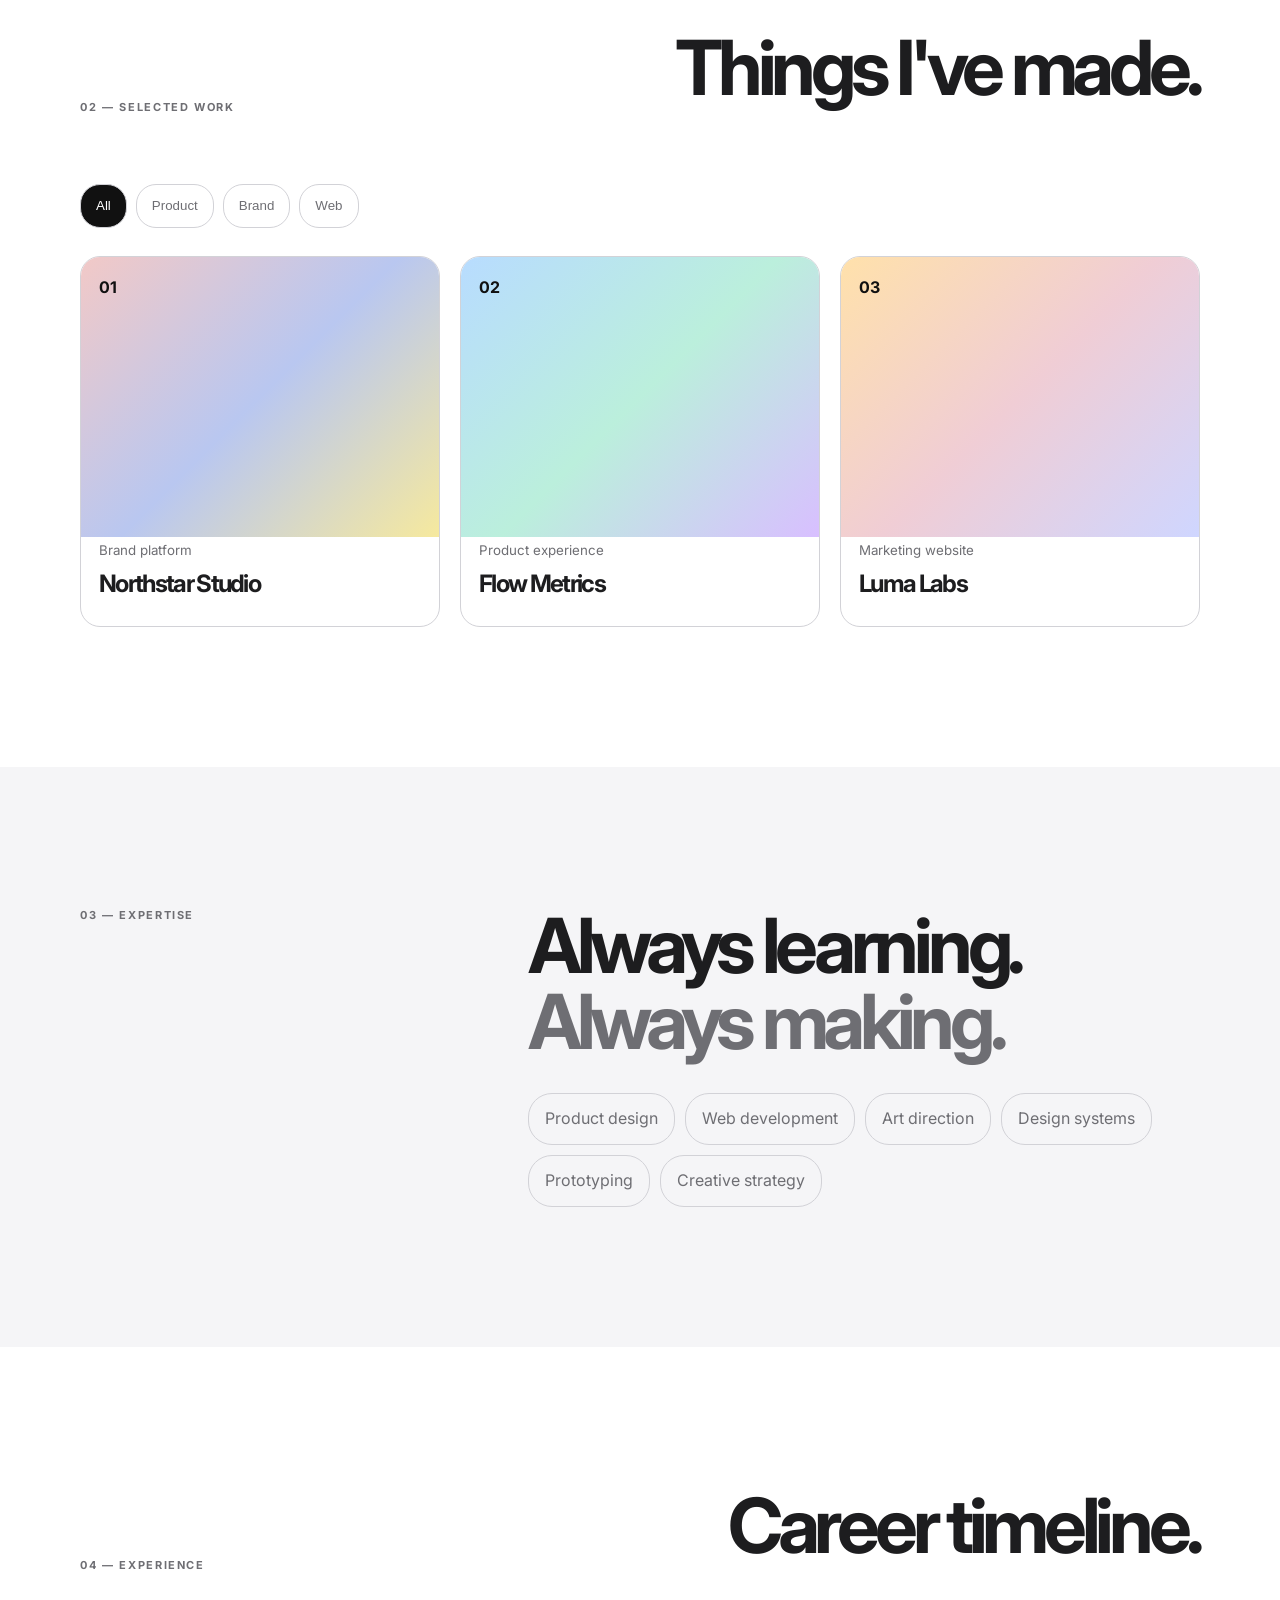
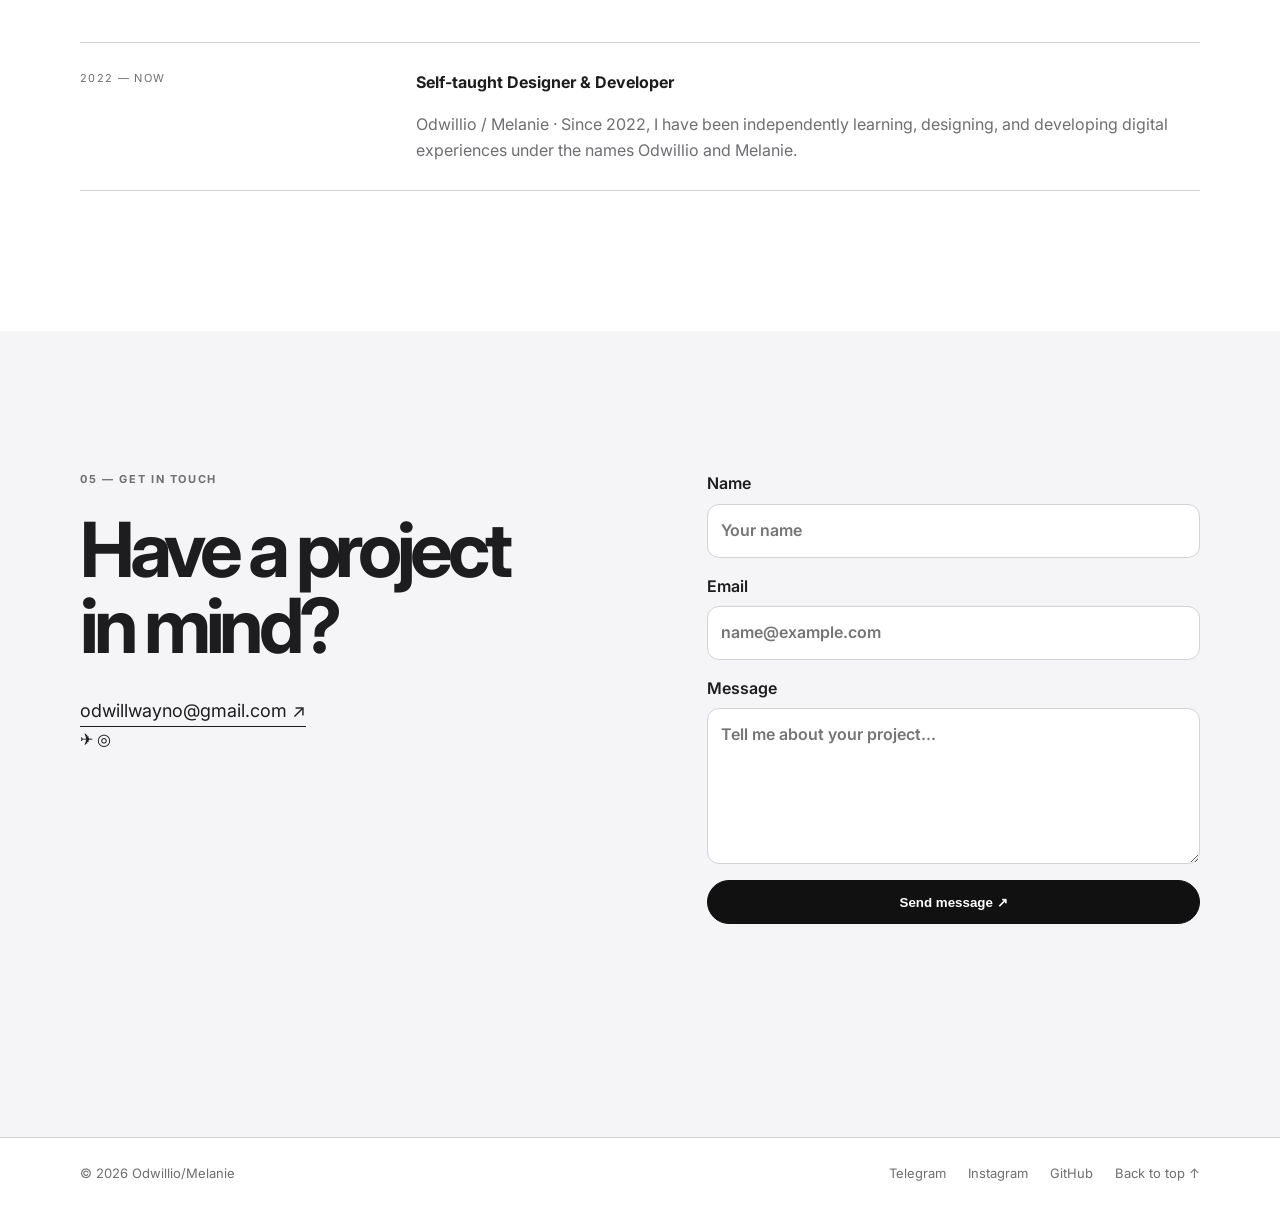
==== commit 0987b3c7: "Improve contact social links by making Telegram and Instagram circular, polished buttons" ====
--- a/index.html
+++ b/index.html
@@ -42,7 +42,26 @@
     <section class="container section" id="work"><div class="heading"><p class="eyebrow">02 — SELECTED WORK</p><h2>Things I've made.</h2></div><div class="filters" role="group" aria-label="Filter projects"><button class="filter active" data-filter="all">All</button><button class="filter" data-filter="product">Product</button><button class="filter" data-filter="brand">Brand</button><button class="filter" data-filter="web">Web</button></div><div class="projects"><article class="project reveal" data-category="brand"><div class="project-image gradient-one"><span>01</span></div><div><small>Brand platform</small><h3>Northstar Studio</h3></div></article><article class="project reveal" data-category="product"><div class="project-image gradient-two"><span>02</span></div><div><small>Product experience</small><h3>Flow Metrics</h3></div></article><article class="project reveal" data-category="web"><div class="project-image gradient-three"><span>03</span></div><div><small>Marketing website</small><h3>Luma Labs</h3></div></article></div></section>
     <section class="soft section" id="skills"><div class="container split"><p class="eyebrow">03 — EXPERTISE</p><div><h2>Always learning.<br><em>Always making.</em></h2><div class="skills"><span>Product design</span><span>Web development</span><span>Art direction</span><span>Design systems</span><span>Prototyping</span><span>Creative strategy</span></div></div></div></section>
     <section class="container section" id="experience"><div class="heading"><p class="eyebrow">04 — EXPERIENCE</p><h2>Career timeline.</h2></div><div class="timeline"><details open class="timeline-item reveal"><summary><span>2022 — NOW</span><b>Self-taught Designer &amp; Developer</b></summary><p>Odwillio / Melanie · Since 2022, I have been independently learning, designing, and developing digital experiences under the names Odwillio and Melanie.</p></details></div></section>
-    <section class="soft section" id="contact"><div class="container contact-grid"><div><p class="eyebrow">05 — GET IN TOUCH</p><h2>Have a project<br>in mind?</h2><a class="email" href="mailto:odwillwayno@gmail.com">odwillwayno@gmail.com ↗</a><div class="social-links"><a href="https://t.me/n1https" target="_blank" rel="noopener noreferrer">Telegram ↗</a><a href="https://www.instagram.com/n1https?stkn=MTlncDB6eDU0bzBoag%3D%3D&amp;utm_source=qr" target="_blank" rel="noopener noreferrer">Instagram ↗</a></div></div><form id="contact-form" novalidate><label>Name<input name="name" required autocomplete="name" placeholder="Your name"></label><label>Email<input type="email" name="email" required autocomplete="email" placeholder="name@example.com"></label><label>Message<textarea name="message" required rows="5" placeholder="Tell me about your project..."></textarea></label><button class="button primary" type="submit">Send message ↗</button><p class="form-status" role="status"></p></form></div></section>
+    <section class="soft section" id="contact">
+      <div class="container contact-grid">
+        <div>
+          <p class="eyebrow">05 — GET IN TOUCH</p>
+          <h2>Have a project<br>in mind?</h2>
+          <a class="email" href="mailto:odwillwayno@gmail.com">odwillwayno@gmail.com ↗</a>
+          <div class="social-links" aria-label="Social links">
+            <a class="social-link" href="https://t.me/n1https" target="_blank" rel="noopener noreferrer" aria-label="Open Telegram">✈</a>
+            <a class="social-link" href="https://www.instagram.com/n1https?stkn=MTlncDB6eDU0bzBoag%3D%3D&amp;utm_source=qr" target="_blank" rel="noopener noreferrer" aria-label="Open Instagram">◎</a>
+          </div>
+        </div>
+        <form id="contact-form" novalidate>
+          <label>Name<input name="name" required autocomplete="name" placeholder="Your name"></label>
+          <label>Email<input type="email" name="email" required autocomplete="email" placeholder="name@example.com"></label>
+          <label>Message<textarea name="message" required rows="5" placeholder="Tell me about your project..."></textarea></label>
+          <button class="button primary" type="submit">Send message ↗</button>
+          <p class="form-status" role="status"></p>
+        </form>
+      </div>
+    </section>
   </main>
   <footer><div class="container footer"><span>© <span id="year"></span> Odwillio/Melanie</span><div><a href="https://t.me/n1https" target="_blank" rel="noopener noreferrer">Telegram</a><a href="https://www.instagram.com/n1https?stkn=MTlncDB6eDU0bzBoag%3D%3D&amp;utm_source=qr" target="_blank" rel="noopener noreferrer">Instagram</a><a href="https://github.com" rel="noreferrer">GitHub</a><a href="#top">Back to top ↑</a></div></div></footer>
   <script src="script.js"></script><script src="anti-copy.js"></script>
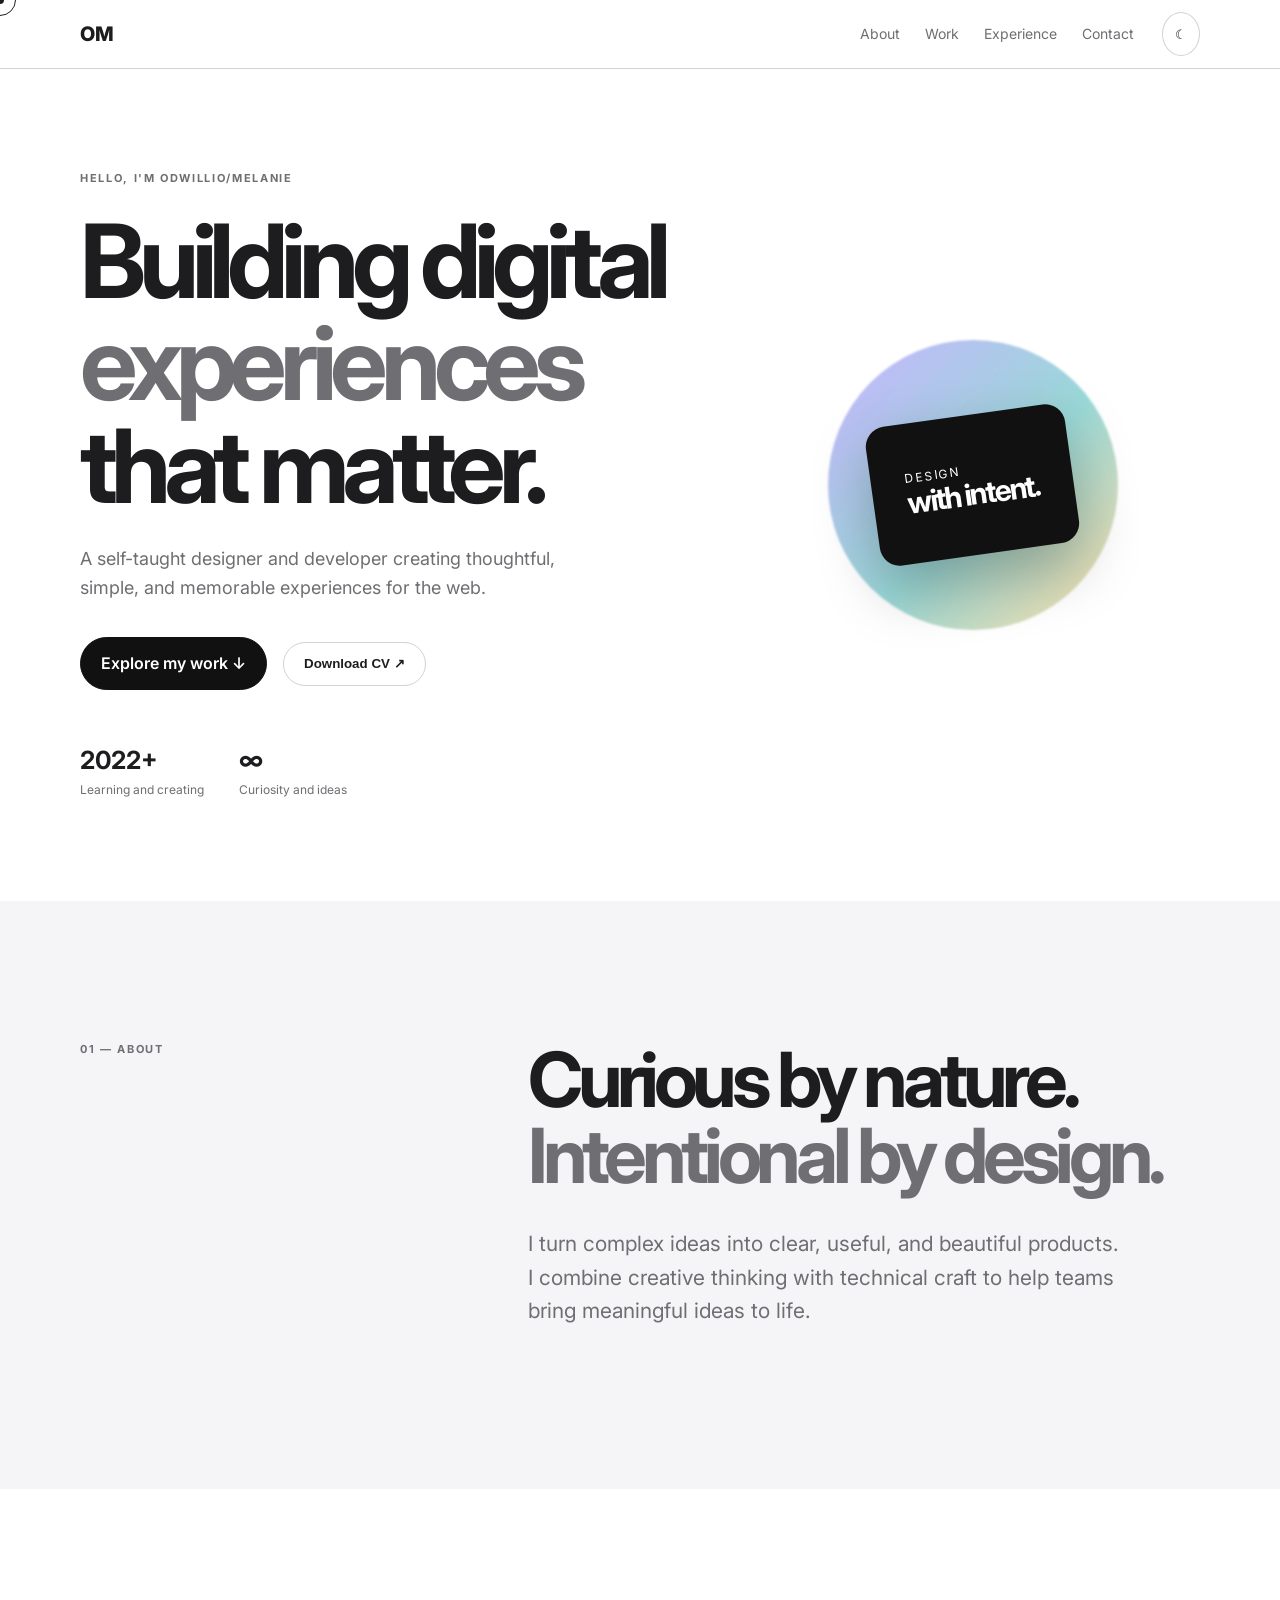
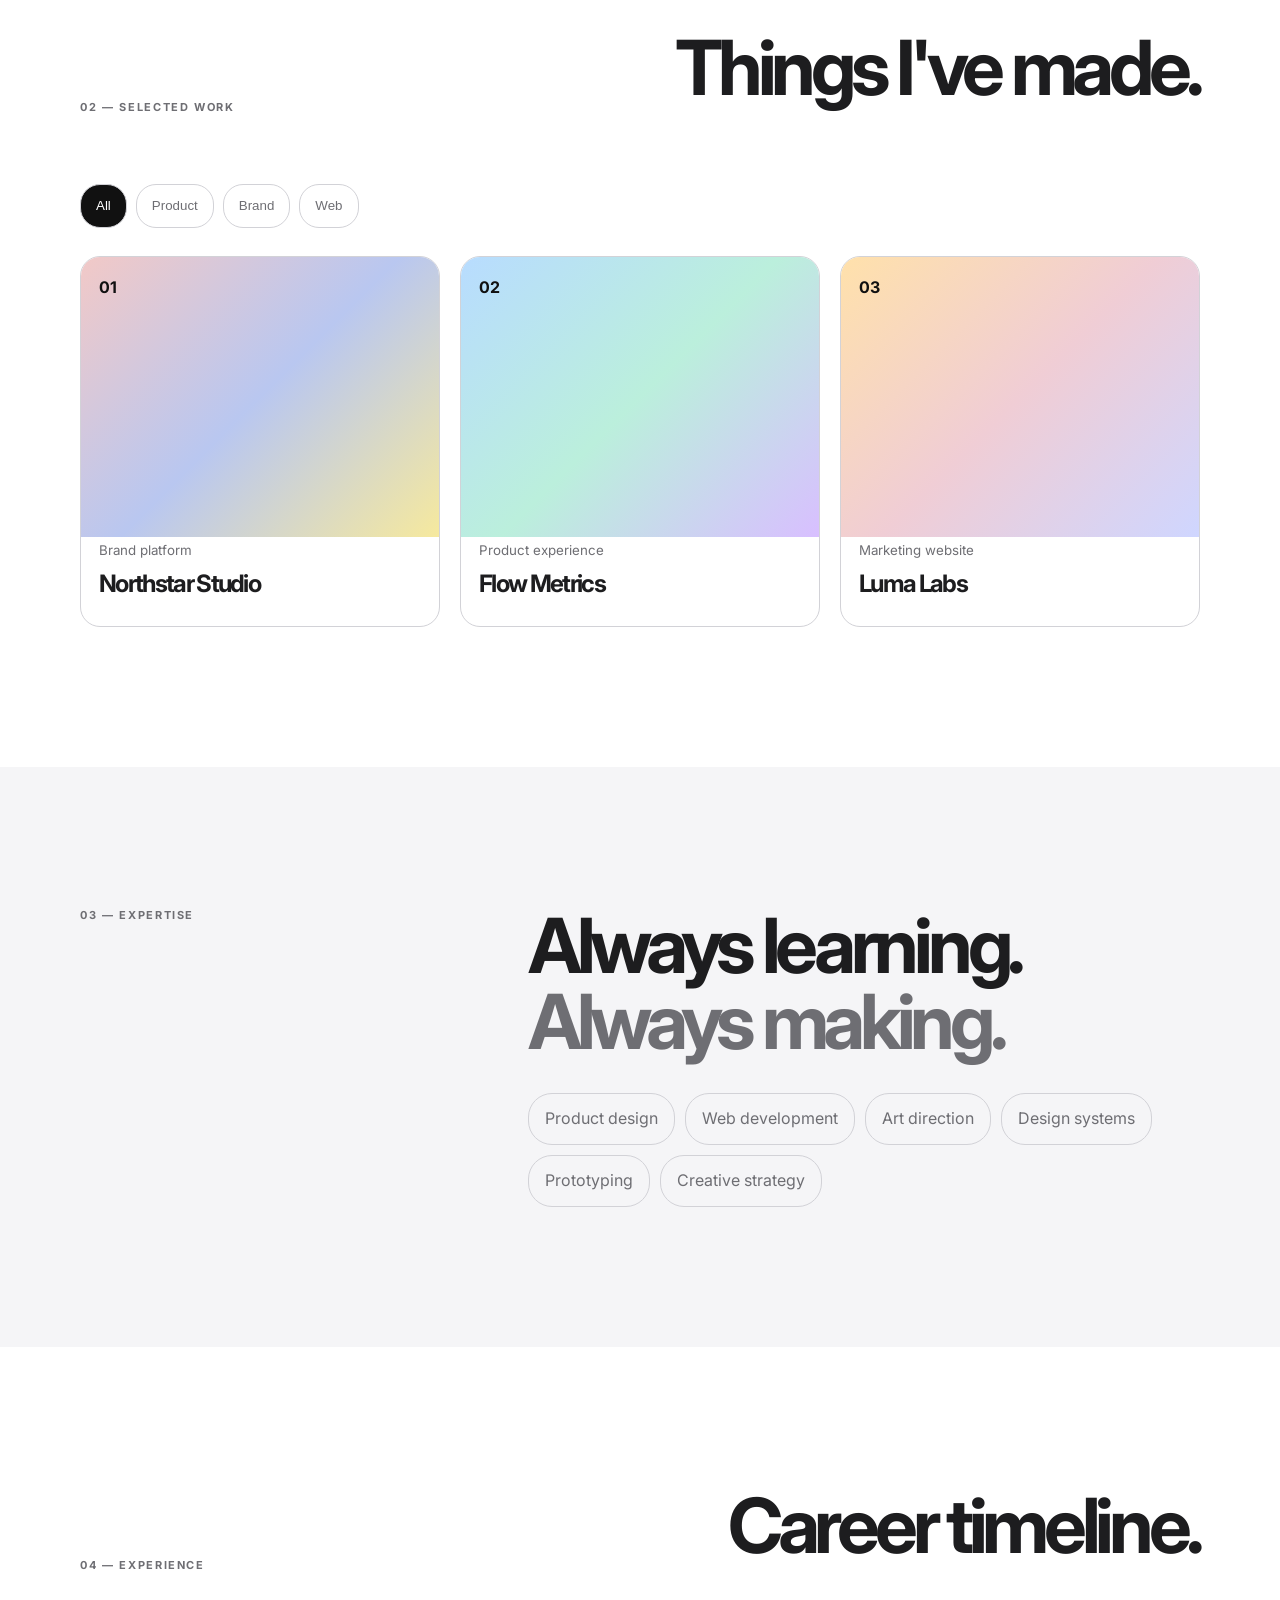
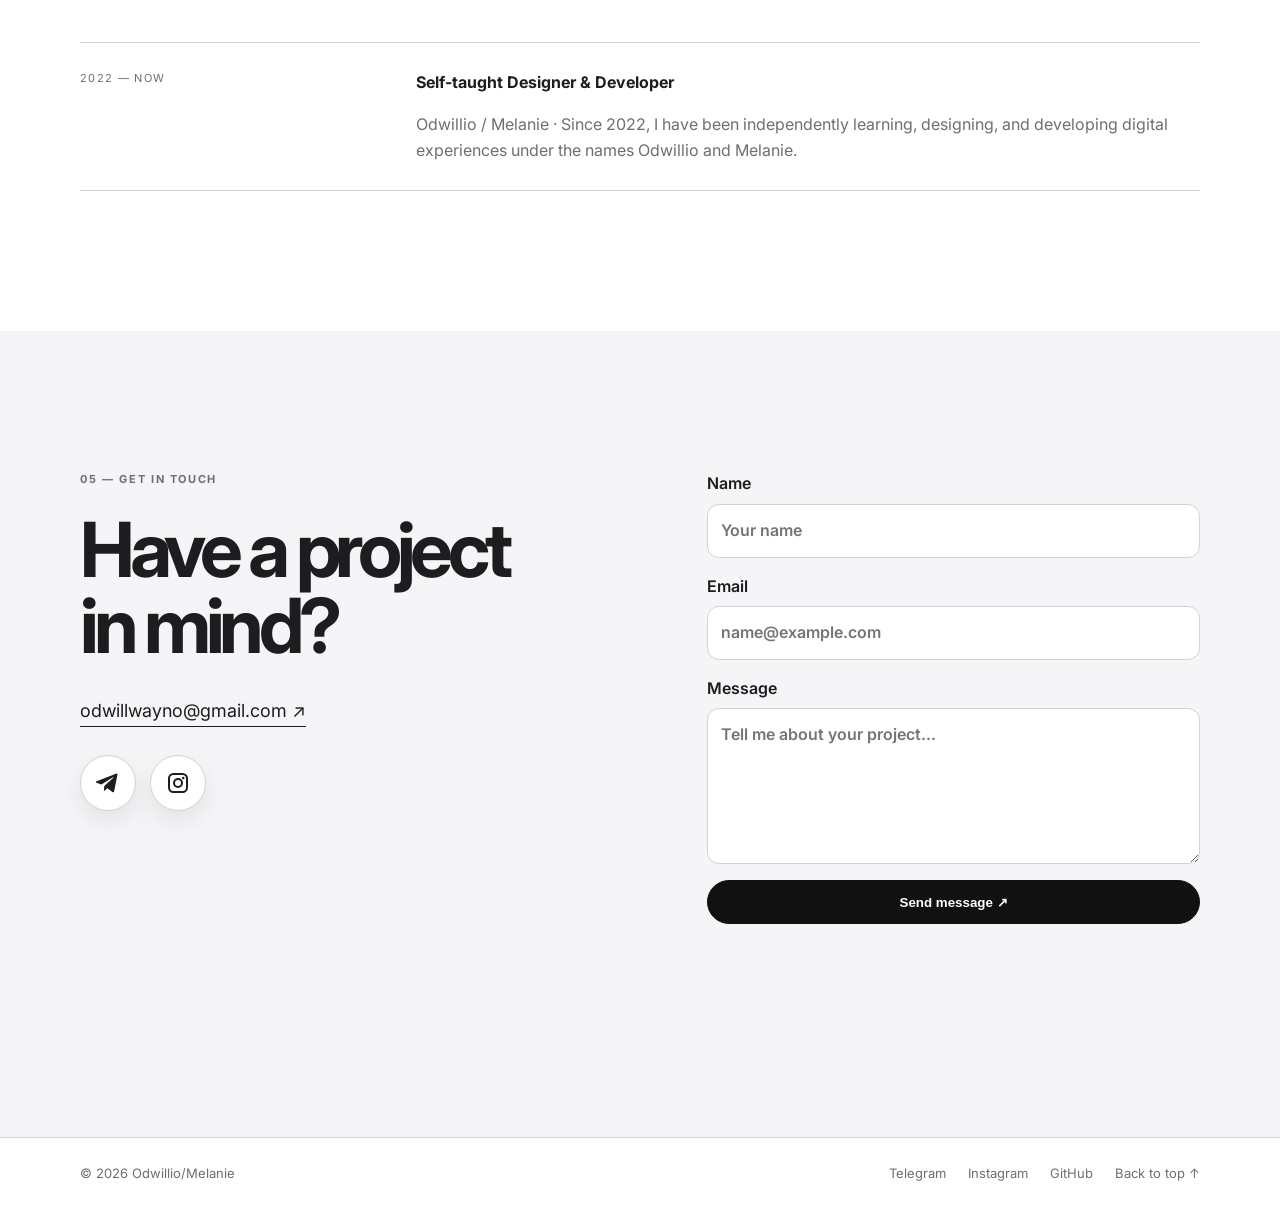
==== commit df8f7c51: "Create polished circular Telegram and Instagram contact buttons" ====
--- a/index.html
+++ b/index.html
@@ -13,55 +13,28 @@
   <link rel="preconnect" href="https://fonts.gstatic.com" crossorigin>
   <link href="https://fonts.googleapis.com/css2?family=Inter:wght@400;500;600;700;800&display=swap" rel="stylesheet">
   <link rel="stylesheet" href="styles.css">
+  <style>
+    .social-links{display:flex;gap:14px;margin-top:28px;align-items:center}
+    .social-link{width:56px;height:56px;display:inline-flex;align-items:center;justify-content:center;border:1px solid var(--line);border-radius:50%;background:var(--card);color:var(--ink);box-shadow:0 10px 24px rgba(0,0,0,.08);transition:transform .25s ease,box-shadow .25s ease,color .25s ease,background .25s ease,border-color .25s ease}
+    .social-link svg{width:24px;height:24px;fill:currentColor}
+    .social-link:hover,.social-link:focus-visible{transform:translateY(-5px) scale(1.06);color:#fff;border-color:transparent;outline:none}
+    .social-link.telegram:hover,.social-link.telegram:focus-visible{background:#229ed9;box-shadow:0 14px 30px rgba(34,158,217,.35)}
+    .social-link.instagram:hover,.social-link.instagram:focus-visible{background:linear-gradient(135deg,#833ab4,#fd1d1d 55%,#fcb045);box-shadow:0 14px 30px rgba(225,48,108,.3)}
+    .social-label{position:absolute;width:1px;height:1px;padding:0;margin:-1px;overflow:hidden;clip:rect(0,0,0,0);white-space:nowrap;border:0}
+    @media(max-width:600px){.social-link{width:52px;height:52px}.social-link svg{width:22px;height:22px}}
+  </style>
 </head>
 <body>
   <a class="skip-link" href="#main">Skip to content</a>
   <div class="cursor-dot"></div><div class="cursor-ring"></div>
-  <header class="site-header">
-    <nav class="container nav" aria-label="Main navigation">
-      <a class="brand" href="#top" aria-label="Home">OM</a>
-      <button class="menu-toggle" aria-expanded="false" aria-controls="site-menu" aria-label="Open menu">☰</button>
-      <div class="nav-links" id="site-menu">
-        <a href="#about">About</a><a href="#work">Work</a><a href="#experience">Experience</a><a href="#contact">Contact</a>
-      </div>
-      <button class="theme-toggle" aria-label="Switch color theme">☾</button>
-    </nav>
-  </header>
+  <header class="site-header"><nav class="container nav" aria-label="Main navigation"><a class="brand" href="#top" aria-label="Home">OM</a><button class="menu-toggle" aria-expanded="false" aria-controls="site-menu" aria-label="Open menu">☰</button><div class="nav-links" id="site-menu"><a href="#about">About</a><a href="#work">Work</a><a href="#experience">Experience</a><a href="#contact">Contact</a></div><button class="theme-toggle" aria-label="Switch color theme">☾</button></nav></header>
   <main id="main">
-    <section class="hero container" id="top">
-      <div class="hero-copy reveal">
-        <p class="eyebrow">HELLO, I'M ODWILLIO/MELANIE</p>
-        <h1>Building digital <em>experiences</em> that matter.</h1>
-        <p class="lead">A self-taught designer and developer creating thoughtful, simple, and memorable experiences for the web.</p>
-        <div class="actions"><a class="button primary" href="#work">Explore my work ↓</a><button class="button secondary" id="download-cv">Download CV ↗</button></div>
-        <div class="stats"><span><b>2022+</b> Learning and creating</span><span><b>∞</b> Curiosity and ideas</span></div>
-      </div>
-      <div class="hero-art reveal" aria-label="Abstract portfolio illustration"><div class="orb"></div><div class="art-card">DESIGN<br><strong>with intent.</strong></div></div>
-    </section>
+    <section class="hero container" id="top"><div class="hero-copy reveal"><p class="eyebrow">HELLO, I'M ODWILLIO/MELANIE</p><h1>Building digital <em>experiences</em> that matter.</h1><p class="lead">A self-taught designer and developer creating thoughtful, simple, and memorable experiences for the web.</p><div class="actions"><a class="button primary" href="#work">Explore my work ↓</a><button class="button secondary" id="download-cv">Download CV ↗</button></div><div class="stats"><span><b>2022+</b> Learning and creating</span><span><b>∞</b> Curiosity and ideas</span></div></div><div class="hero-art reveal" aria-label="Abstract portfolio illustration"><div class="orb"></div><div class="art-card">DESIGN<br><strong>with intent.</strong></div></div></section>
     <section class="soft section" id="about"><div class="container split"><p class="eyebrow">01 — ABOUT</p><div><h2>Curious by nature.<br><em>Intentional by design.</em></h2><p class="large-copy">I turn complex ideas into clear, useful, and beautiful products. I combine creative thinking with technical craft to help teams bring meaningful ideas to life.</p></div></div></section>
     <section class="container section" id="work"><div class="heading"><p class="eyebrow">02 — SELECTED WORK</p><h2>Things I've made.</h2></div><div class="filters" role="group" aria-label="Filter projects"><button class="filter active" data-filter="all">All</button><button class="filter" data-filter="product">Product</button><button class="filter" data-filter="brand">Brand</button><button class="filter" data-filter="web">Web</button></div><div class="projects"><article class="project reveal" data-category="brand"><div class="project-image gradient-one"><span>01</span></div><div><small>Brand platform</small><h3>Northstar Studio</h3></div></article><article class="project reveal" data-category="product"><div class="project-image gradient-two"><span>02</span></div><div><small>Product experience</small><h3>Flow Metrics</h3></div></article><article class="project reveal" data-category="web"><div class="project-image gradient-three"><span>03</span></div><div><small>Marketing website</small><h3>Luma Labs</h3></div></article></div></section>
     <section class="soft section" id="skills"><div class="container split"><p class="eyebrow">03 — EXPERTISE</p><div><h2>Always learning.<br><em>Always making.</em></h2><div class="skills"><span>Product design</span><span>Web development</span><span>Art direction</span><span>Design systems</span><span>Prototyping</span><span>Creative strategy</span></div></div></div></section>
     <section class="container section" id="experience"><div class="heading"><p class="eyebrow">04 — EXPERIENCE</p><h2>Career timeline.</h2></div><div class="timeline"><details open class="timeline-item reveal"><summary><span>2022 — NOW</span><b>Self-taught Designer &amp; Developer</b></summary><p>Odwillio / Melanie · Since 2022, I have been independently learning, designing, and developing digital experiences under the names Odwillio and Melanie.</p></details></div></section>
-    <section class="soft section" id="contact">
-      <div class="container contact-grid">
-        <div>
-          <p class="eyebrow">05 — GET IN TOUCH</p>
-          <h2>Have a project<br>in mind?</h2>
-          <a class="email" href="mailto:odwillwayno@gmail.com">odwillwayno@gmail.com ↗</a>
-          <div class="social-links" aria-label="Social links">
-            <a class="social-link" href="https://t.me/n1https" target="_blank" rel="noopener noreferrer" aria-label="Open Telegram">✈</a>
-            <a class="social-link" href="https://www.instagram.com/n1https?stkn=MTlncDB6eDU0bzBoag%3D%3D&amp;utm_source=qr" target="_blank" rel="noopener noreferrer" aria-label="Open Instagram">◎</a>
-          </div>
-        </div>
-        <form id="contact-form" novalidate>
-          <label>Name<input name="name" required autocomplete="name" placeholder="Your name"></label>
-          <label>Email<input type="email" name="email" required autocomplete="email" placeholder="name@example.com"></label>
-          <label>Message<textarea name="message" required rows="5" placeholder="Tell me about your project..."></textarea></label>
-          <button class="button primary" type="submit">Send message ↗</button>
-          <p class="form-status" role="status"></p>
-        </form>
-      </div>
-    </section>
+    <section class="soft section" id="contact"><div class="container contact-grid"><div><p class="eyebrow">05 — GET IN TOUCH</p><h2>Have a project<br>in mind?</h2><a class="email" href="mailto:odwillwayno@gmail.com">odwillwayno@gmail.com ↗</a><div class="social-links" aria-label="Social links"><a class="social-link telegram" href="https://t.me/n1https" target="_blank" rel="noopener noreferrer" aria-label="Open Telegram"><span class="social-label">Telegram</span><svg viewBox="0 0 24 24" aria-hidden="true"><path d="M21.5 3.2 18.2 20c-.25 1.2-.9 1.5-1.83.94l-5.03-3.7-2.43 2.34c-.27.27-.5.5-1.02.5l.36-5.12 9.32-8.42c.4-.36-.09-.56-.62-.2L5.43 13.4.52 11.86c-1.07-.34-1.1-1.08.22-1.6L19.93 2.7c.9-.34 1.7.2 1.57.5Z"/></svg></a><a class="social-link instagram" href="https://www.instagram.com/n1https?stkn=MTlncDB6eDU0bzBoag%3D%3D&amp;utm_source=qr" target="_blank" rel="noopener noreferrer" aria-label="Open Instagram"><span class="social-label">Instagram</span><svg viewBox="0 0 24 24" aria-hidden="true"><path d="M7.5 2h9A5.5 5.5 0 0 1 22 7.5v9a5.5 5.5 0 0 1-5.5 5.5h-9A5.5 5.5 0 0 1 2 16.5v-9A5.5 5.5 0 0 1 7.5 2Zm0 2A3.5 3.5 0 0 0 4 7.5v9A3.5 3.5 0 0 0 7.5 20h9a3.5 3.5 0 0 0 3.5-3.5v-9A3.5 3.5 0 0 0 16.5 4h-9ZM12 7a5 5 0 1 1 0 10 5 5 0 0 1 0-10Zm0 2a3 3 0 1 0 0 6 3 3 0 0 0 0-6Zm5.25-3.25a1.25 1.25 0 1 1 0 2.5 1.25 1.25 0 0 1 0-2.5Z"/></svg></a></div></div><form id="contact-form" novalidate><label>Name<input name="name" required autocomplete="name" placeholder="Your name"></label><label>Email<input type="email" name="email" required autocomplete="email" placeholder="name@example.com"></label><label>Message<textarea name="message" required rows="5" placeholder="Tell me about your project..."></textarea></label><button class="button primary" type="submit">Send message ↗</button><p class="form-status" role="status"></p></form></div></section>
   </main>
   <footer><div class="container footer"><span>© <span id="year"></span> Odwillio/Melanie</span><div><a href="https://t.me/n1https" target="_blank" rel="noopener noreferrer">Telegram</a><a href="https://www.instagram.com/n1https?stkn=MTlncDB6eDU0bzBoag%3D%3D&amp;utm_source=qr" target="_blank" rel="noopener noreferrer">Instagram</a><a href="https://github.com" rel="noreferrer">GitHub</a><a href="#top">Back to top ↑</a></div></div></footer>
   <script src="script.js"></script><script src="anti-copy.js"></script>
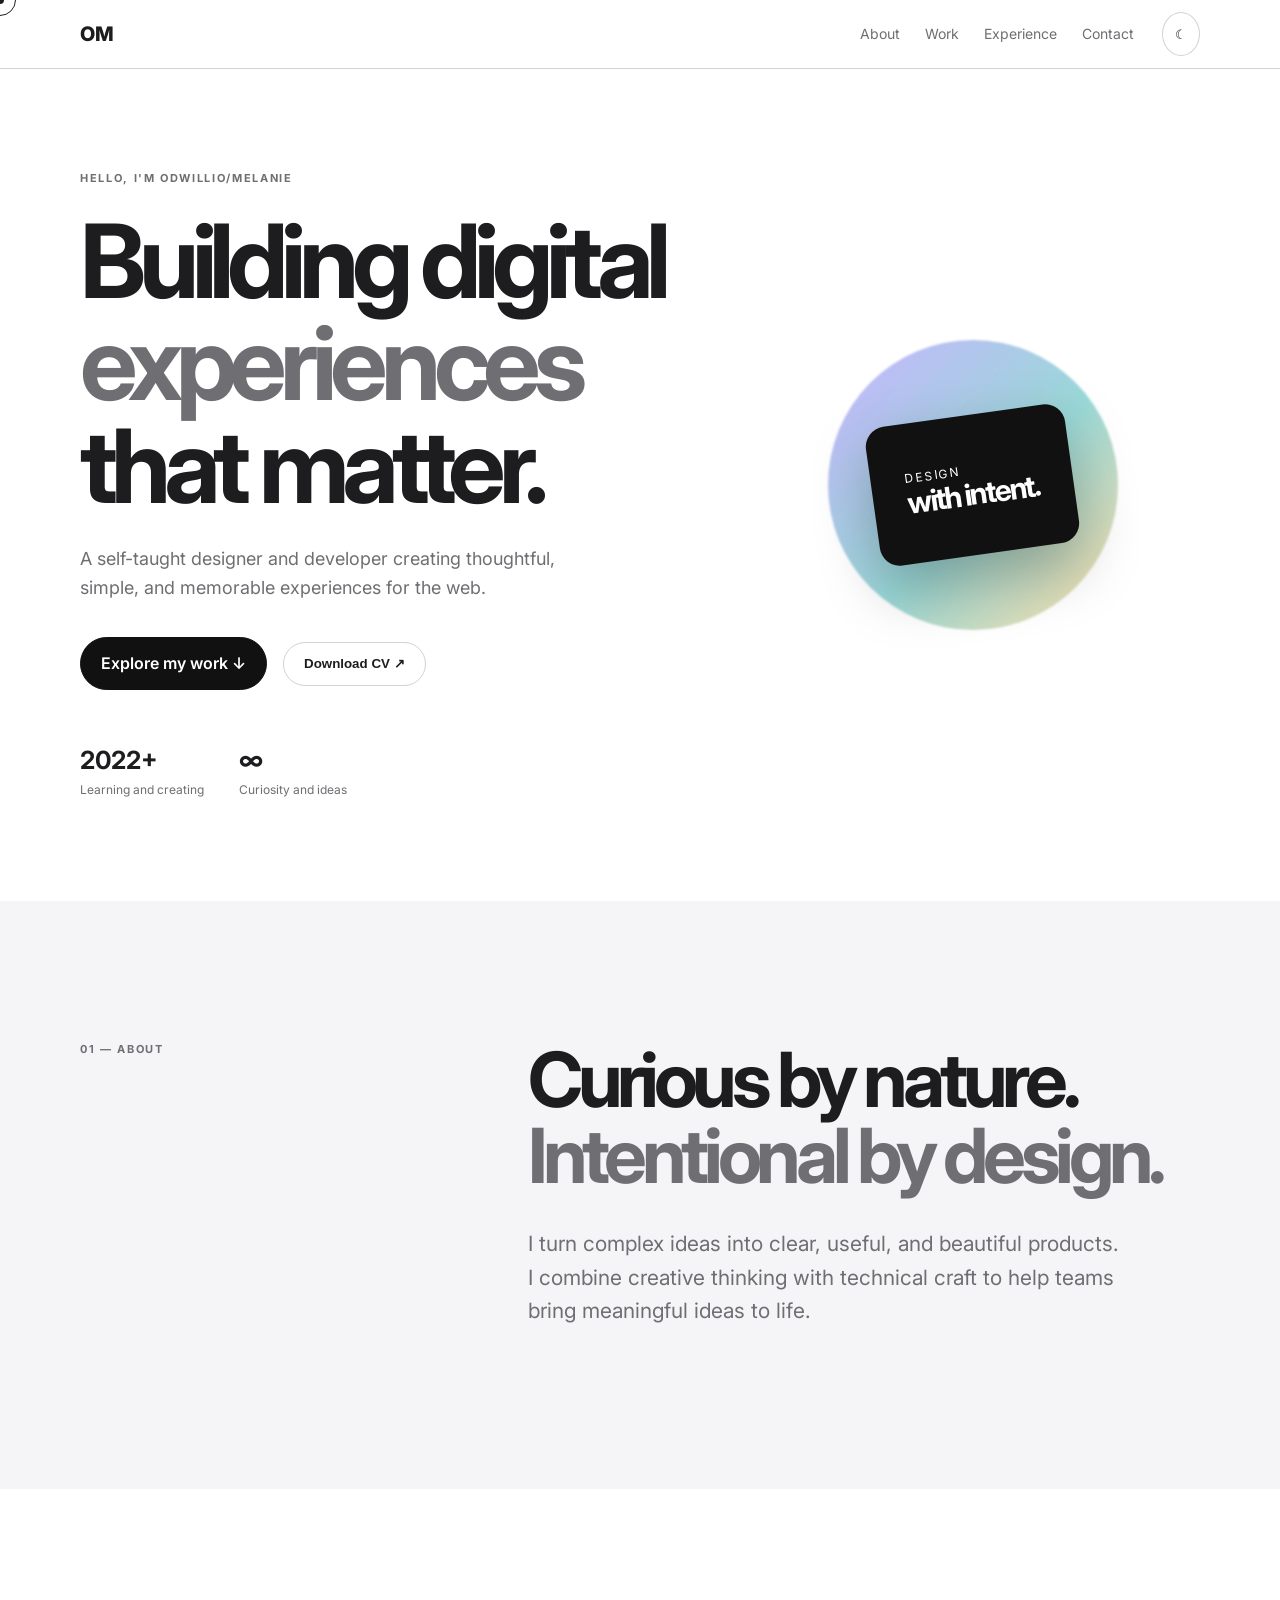
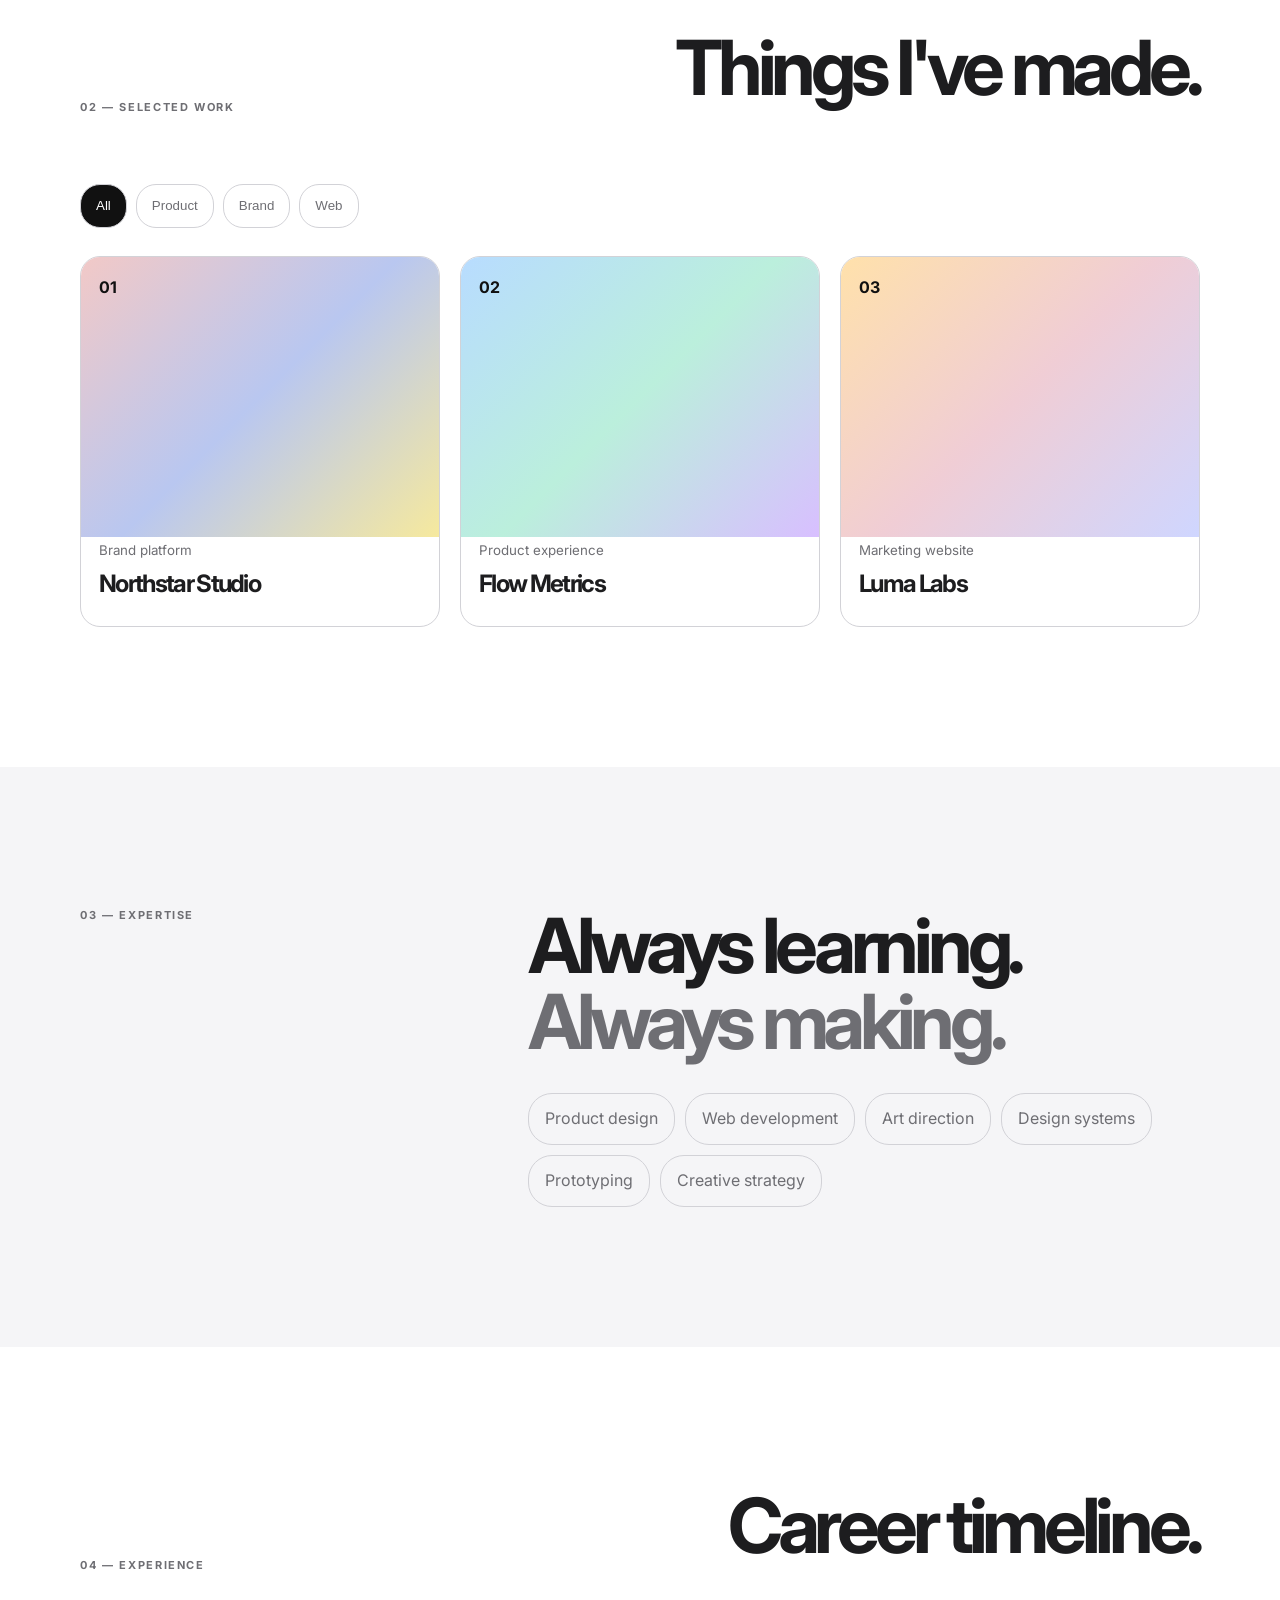
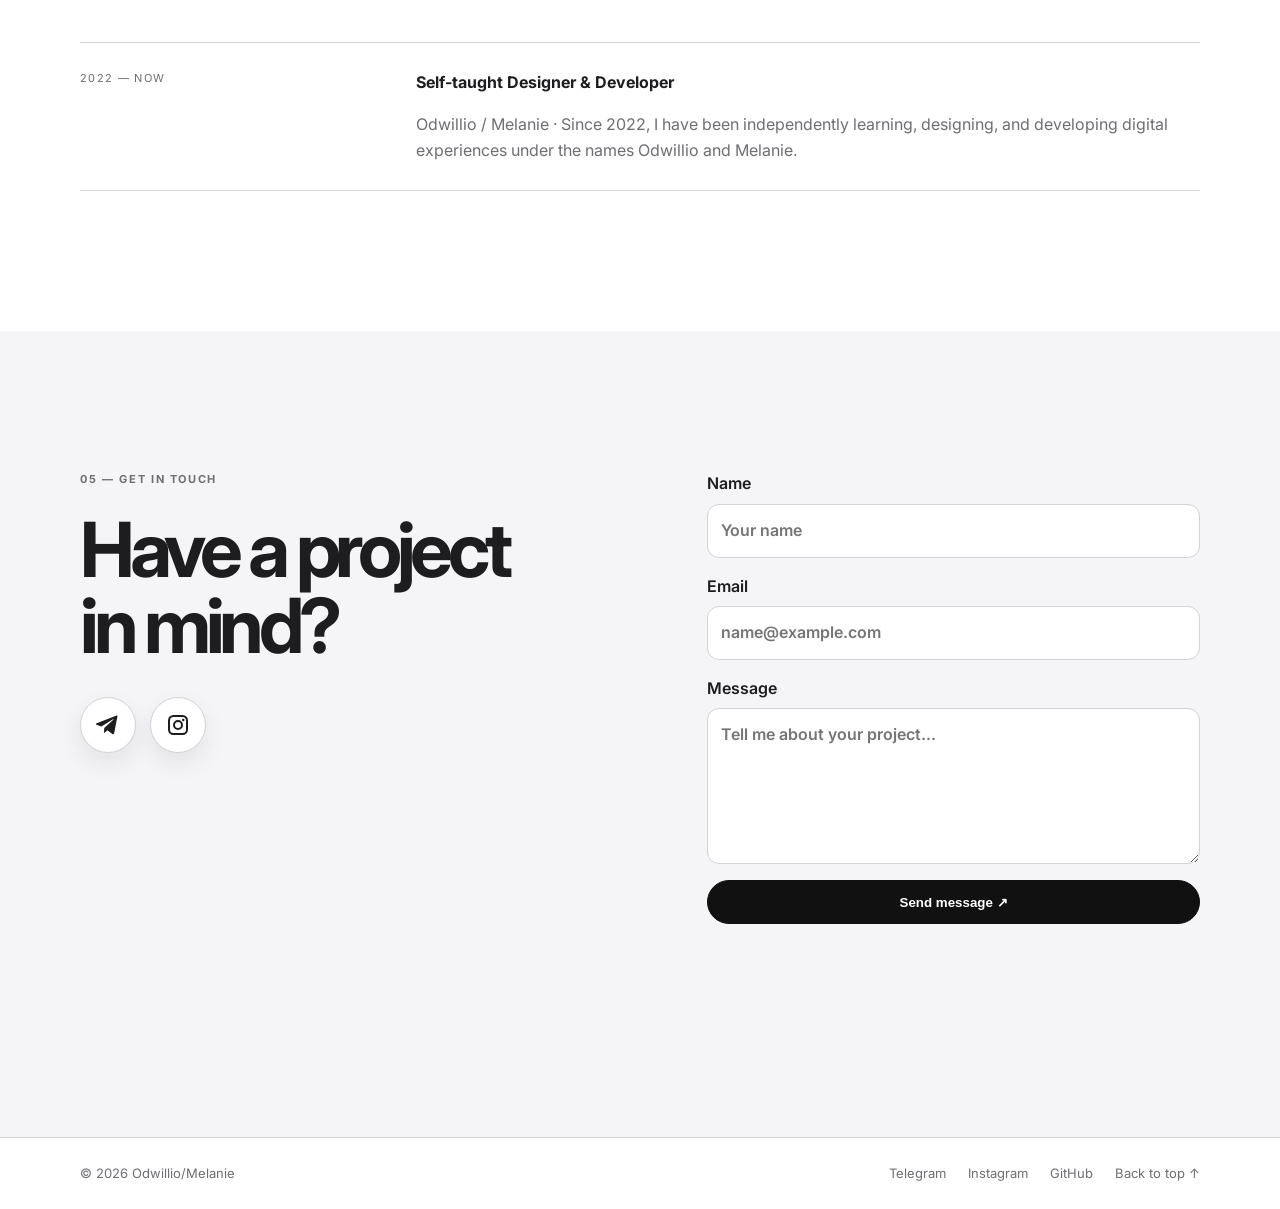
==== commit ddee59da: "Update the Web project card to point to the construction company portfolio project" ====
--- a/index.html
+++ b/index.html
@@ -31,7 +31,7 @@
   <main id="main">
     <section class="hero container" id="top"><div class="hero-copy reveal"><p class="eyebrow">HELLO, I'M ODWILLIO/MELANIE</p><h1>Building digital <em>experiences</em> that matter.</h1><p class="lead">A self-taught designer and developer creating thoughtful, simple, and memorable experiences for the web.</p><div class="actions"><a class="button primary" href="#work">Explore my work ↓</a><button class="button secondary" id="download-cv">Download CV ↗</button></div><div class="stats"><span><b>2022+</b> Learning and creating</span><span><b>∞</b> Curiosity and ideas</span></div></div><div class="hero-art reveal" aria-label="Abstract portfolio illustration"><div class="orb"></div><div class="art-card">DESIGN<br><strong>with intent.</strong></div></div></section>
     <section class="soft section" id="about"><div class="container split"><p class="eyebrow">01 — ABOUT</p><div><h2>Curious by nature.<br><em>Intentional by design.</em></h2><p class="large-copy">I turn complex ideas into clear, useful, and beautiful products. I combine creative thinking with technical craft to help teams bring meaningful ideas to life.</p></div></div></section>
-    <section class="container section" id="work"><div class="heading"><p class="eyebrow">02 — SELECTED WORK</p><h2>Things I've made.</h2></div><div class="filters" role="group" aria-label="Filter projects"><button class="filter active" data-filter="all">All</button><button class="filter" data-filter="product">Product</button><button class="filter" data-filter="brand">Brand</button><button class="filter" data-filter="web">Web</button></div><div class="projects"><article class="project reveal" data-category="brand"><div class="project-image gradient-one"><span>01</span></div><div><small>Brand platform</small><h3>Northstar Studio</h3></div></article><article class="project reveal" data-category="product"><div class="project-image gradient-two"><span>02</span></div><div><small>Product experience</small><h3>Flow Metrics</h3></div></article><article class="project reveal" data-category="web"><div class="project-image gradient-three"><span>03</span></div><div><small>Marketing website</small><h3>Luma Labs</h3></div></article></div></section>
+    <section class="container section" id="work"><div class="heading"><p class="eyebrow">02 — SELECTED WORK</p><h2>Things I've made.</h2></div><div class="filters" role="group" aria-label="Filter projects"><button class="filter active" data-filter="all">All</button><button class="filter" data-filter="product">Product</button><button class="filter" data-filter="brand">Brand</button><button class="filter" data-filter="web">Web</button></div><div class="projects"><article class="project reveal" data-category="brand"><div class="project-image gradient-one"><span>01</span></div><div><small>Brand platform</small><h3>Northstar Studio</h3></div></article><article class="project reveal" data-category="product"><div class="project-image gradient-two"><span>02</span></div><div><small>Product experience</small><h3>Flow Metrics</h3></div></article><article class="project reveal" data-category="web" data-url="construction-company.html" role="link" tabindex="0" aria-label="Open FORMAT construction company portfolio"><div class="project-image gradient-three"><span>03</span></div><div><small>Marketing website</small><h3>Luma Labs</h3></div></article></div></section>
     <section class="soft section" id="skills"><div class="container split"><p class="eyebrow">03 — EXPERTISE</p><div><h2>Always learning.<br><em>Always making.</em></h2><div class="skills"><span>Product design</span><span>Web development</span><span>Art direction</span><span>Design systems</span><span>Prototyping</span><span>Creative strategy</span></div></div></div></section>
     <section class="container section" id="experience"><div class="heading"><p class="eyebrow">04 — EXPERIENCE</p><h2>Career timeline.</h2></div><div class="timeline"><details open class="timeline-item reveal"><summary><span>2022 — NOW</span><b>Self-taught Designer &amp; Developer</b></summary><p>Odwillio / Melanie · Since 2022, I have been independently learning, designing, and developing digital experiences under the names Odwillio and Melanie.</p></details></div></section>
     <section class="soft section" id="contact"><div class="container contact-grid"><div><p class="eyebrow">05 — GET IN TOUCH</p><h2>Have a project<br>in mind?</h2><a class="email" href="mailto:odwillwayno@gmail.com">odwillwayno@gmail.com ↗</a><div class="social-links" aria-label="Social links"><a class="social-link telegram" href="https://t.me/n1https" target="_blank" rel="noopener noreferrer" aria-label="Open Telegram"><span class="social-label">Telegram</span><svg viewBox="0 0 24 24" aria-hidden="true"><path d="M21.5 3.2 18.2 20c-.25 1.2-.9 1.5-1.83.94l-5.03-3.7-2.43 2.34c-.27.27-.5.5-1.02.5l.36-5.12 9.32-8.42c.4-.36-.09-.56-.62-.2L5.43 13.4.52 11.86c-1.07-.34-1.1-1.08.22-1.6L19.93 2.7c.9-.34 1.7.2 1.57.5Z"/></svg></a><a class="social-link instagram" href="https://www.instagram.com/n1https?stkn=MTlncDB6eDU0bzBoag%3D%3D&amp;utm_source=qr" target="_blank" rel="noopener noreferrer" aria-label="Open Instagram"><span class="social-label">Instagram</span><svg viewBox="0 0 24 24" aria-hidden="true"><path d="M7.5 2h9A5.5 5.5 0 0 1 22 7.5v9a5.5 5.5 0 0 1-5.5 5.5h-9A5.5 5.5 0 0 1 2 16.5v-9A5.5 5.5 0 0 1 7.5 2Zm0 2A3.5 3.5 0 0 0 4 7.5v9A3.5 3.5 0 0 0 7.5 20h9a3.5 3.5 0 0 0 3.5-3.5v-9A3.5 3.5 0 0 0 16.5 4h-9ZM12 7a5 5 0 1 1 0 10 5 5 0 0 1 0-10Zm0 2a3 3 0 1 0 0 6 3 3 0 0 0 0-6Zm5.25-3.25a1.25 1.25 0 1 1 0 2.5 1.25 1.25 0 0 1 0-2.5Z"/></svg></a></div></div><form id="contact-form" novalidate><label>Name<input name="name" required autocomplete="name" placeholder="Your name"></label><label>Email<input type="email" name="email" required autocomplete="email" placeholder="name@example.com"></label><label>Message<textarea name="message" required rows="5" placeholder="Tell me about your project..."></textarea></label><button class="button primary" type="submit">Send message ↗</button><p class="form-status" role="status"></p></form></div></section>
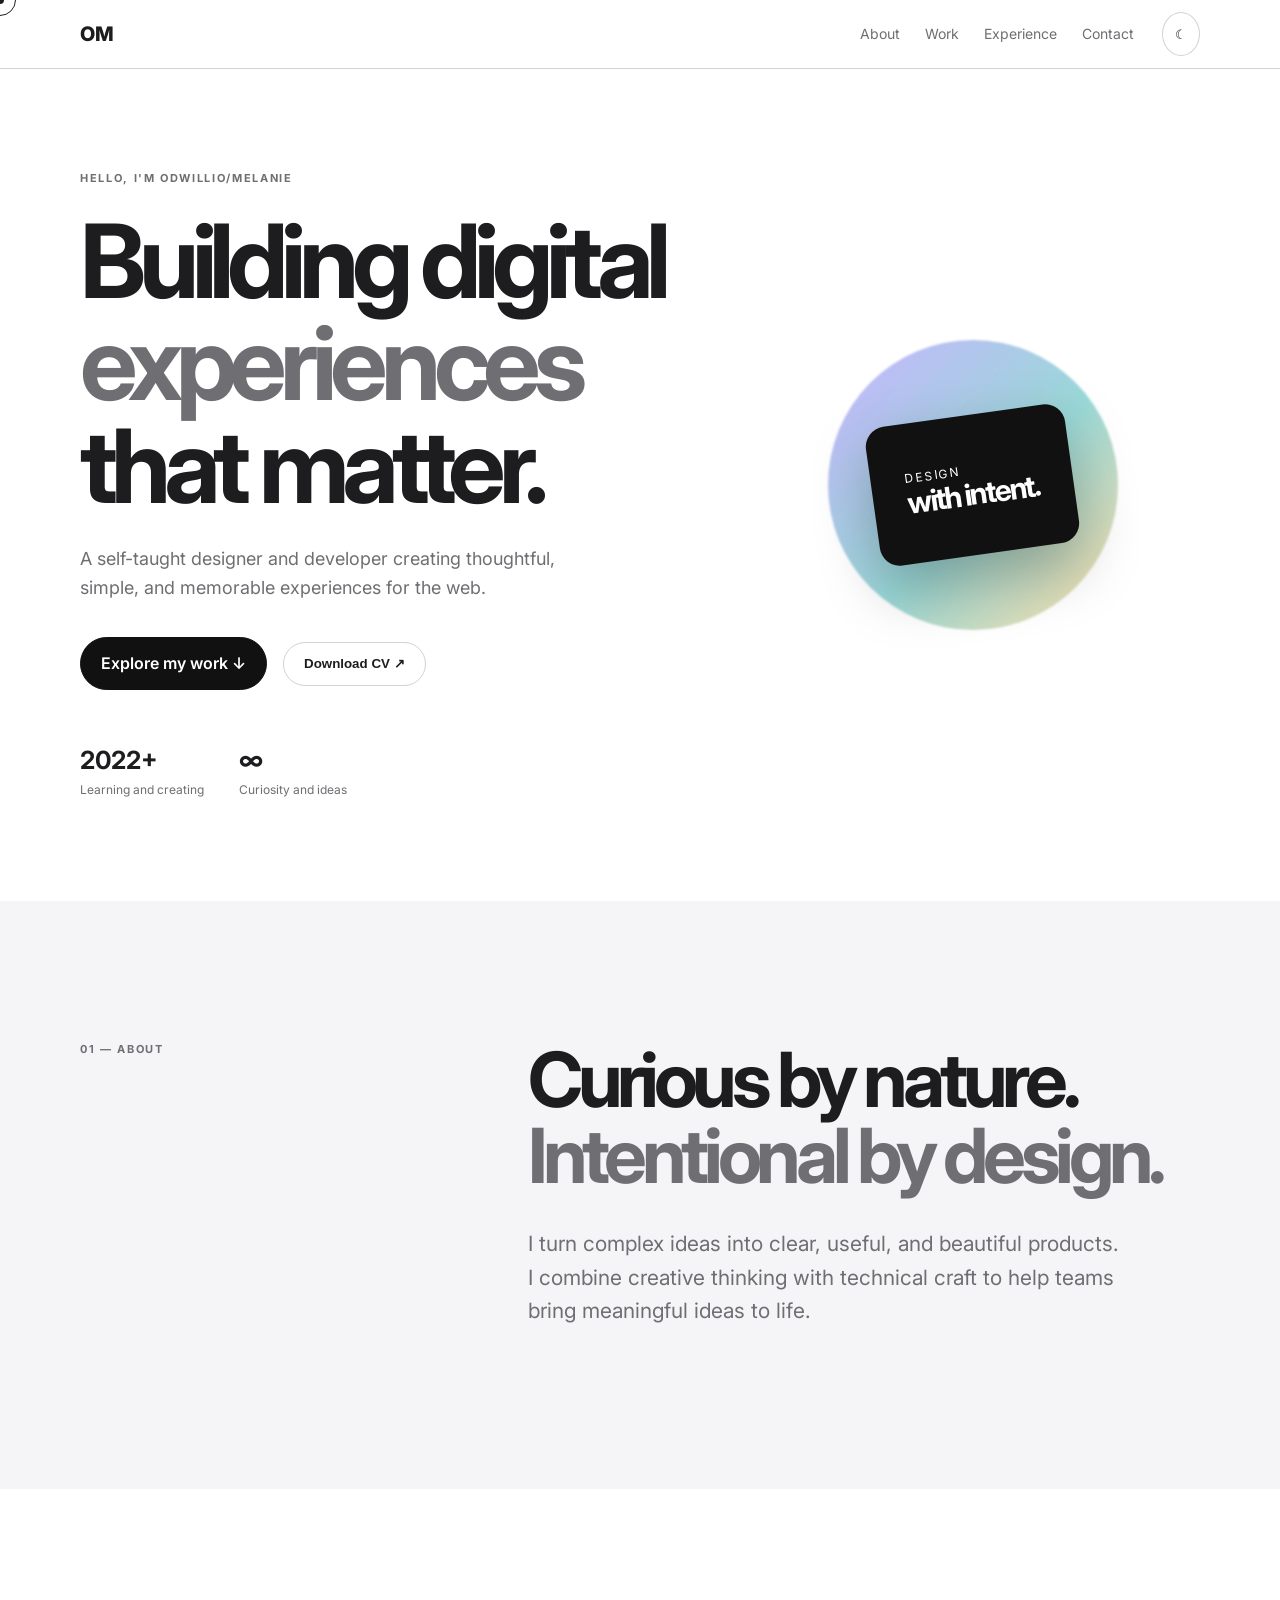
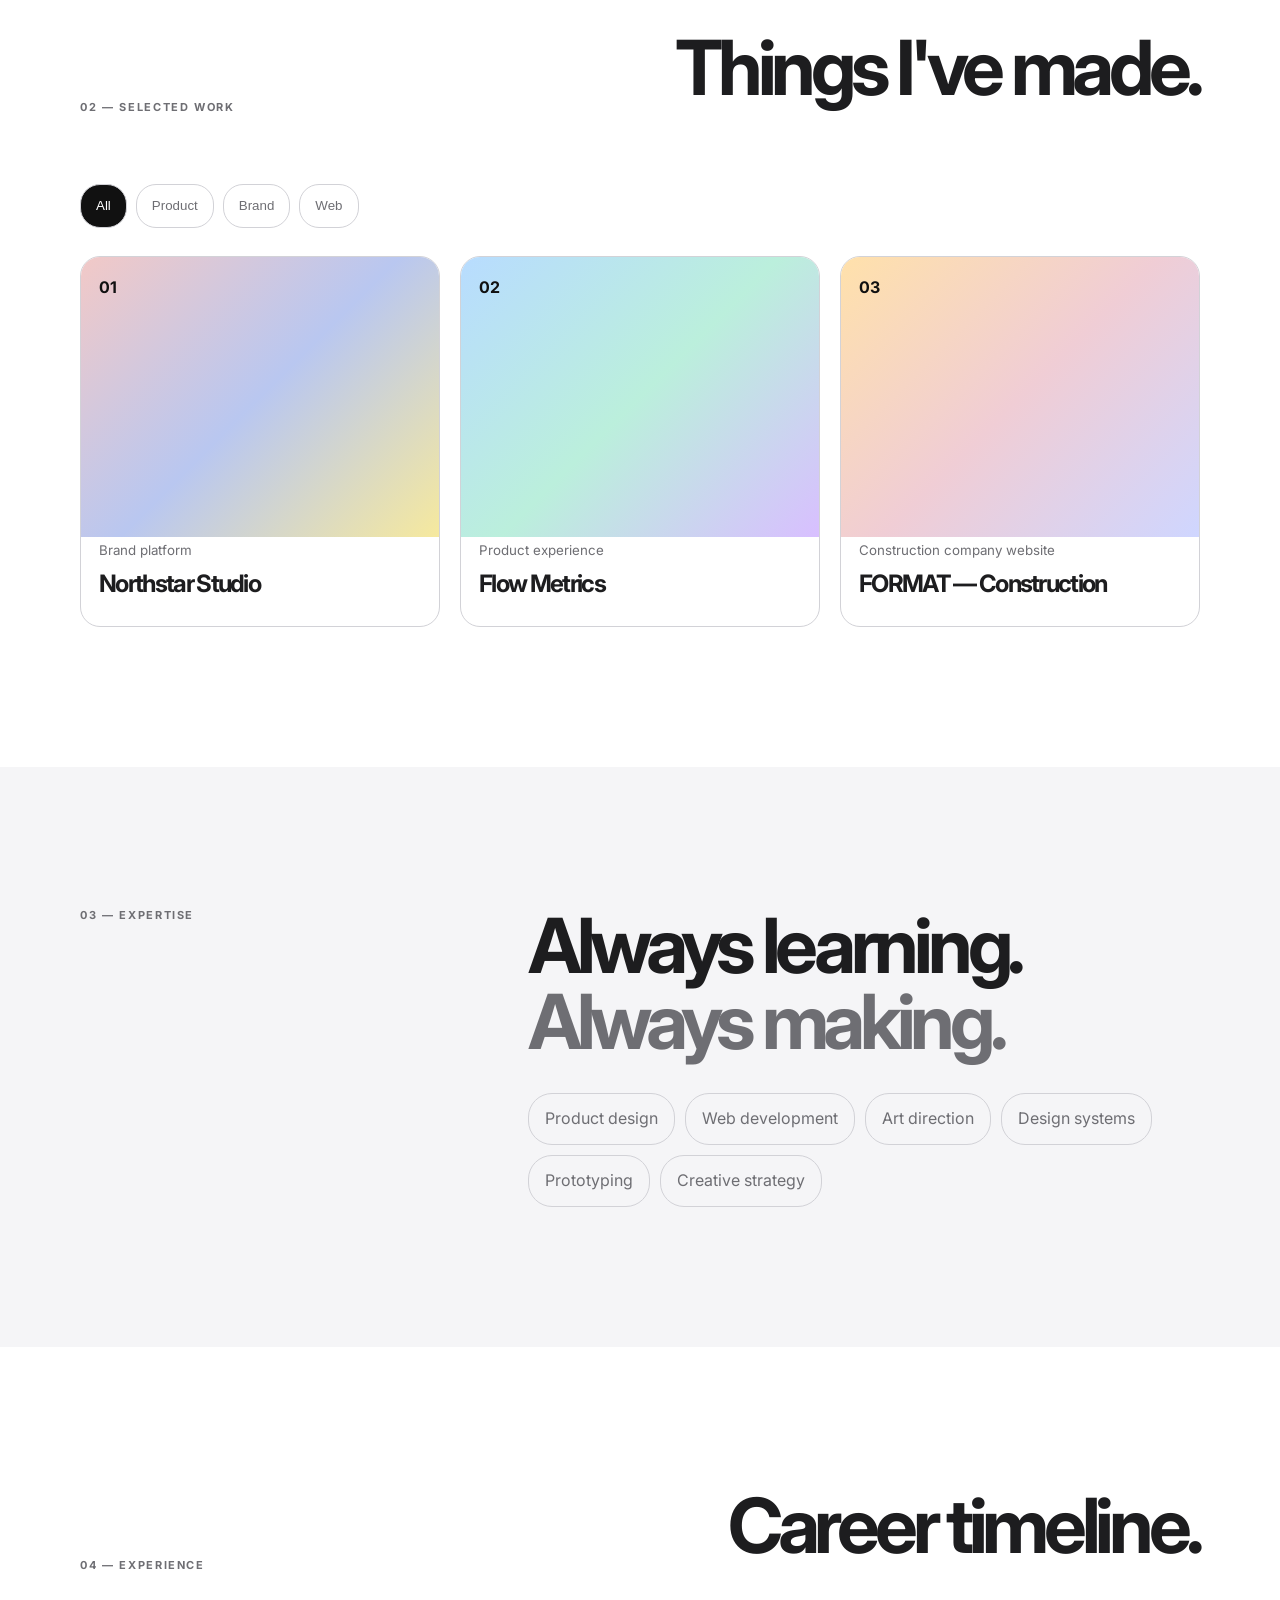
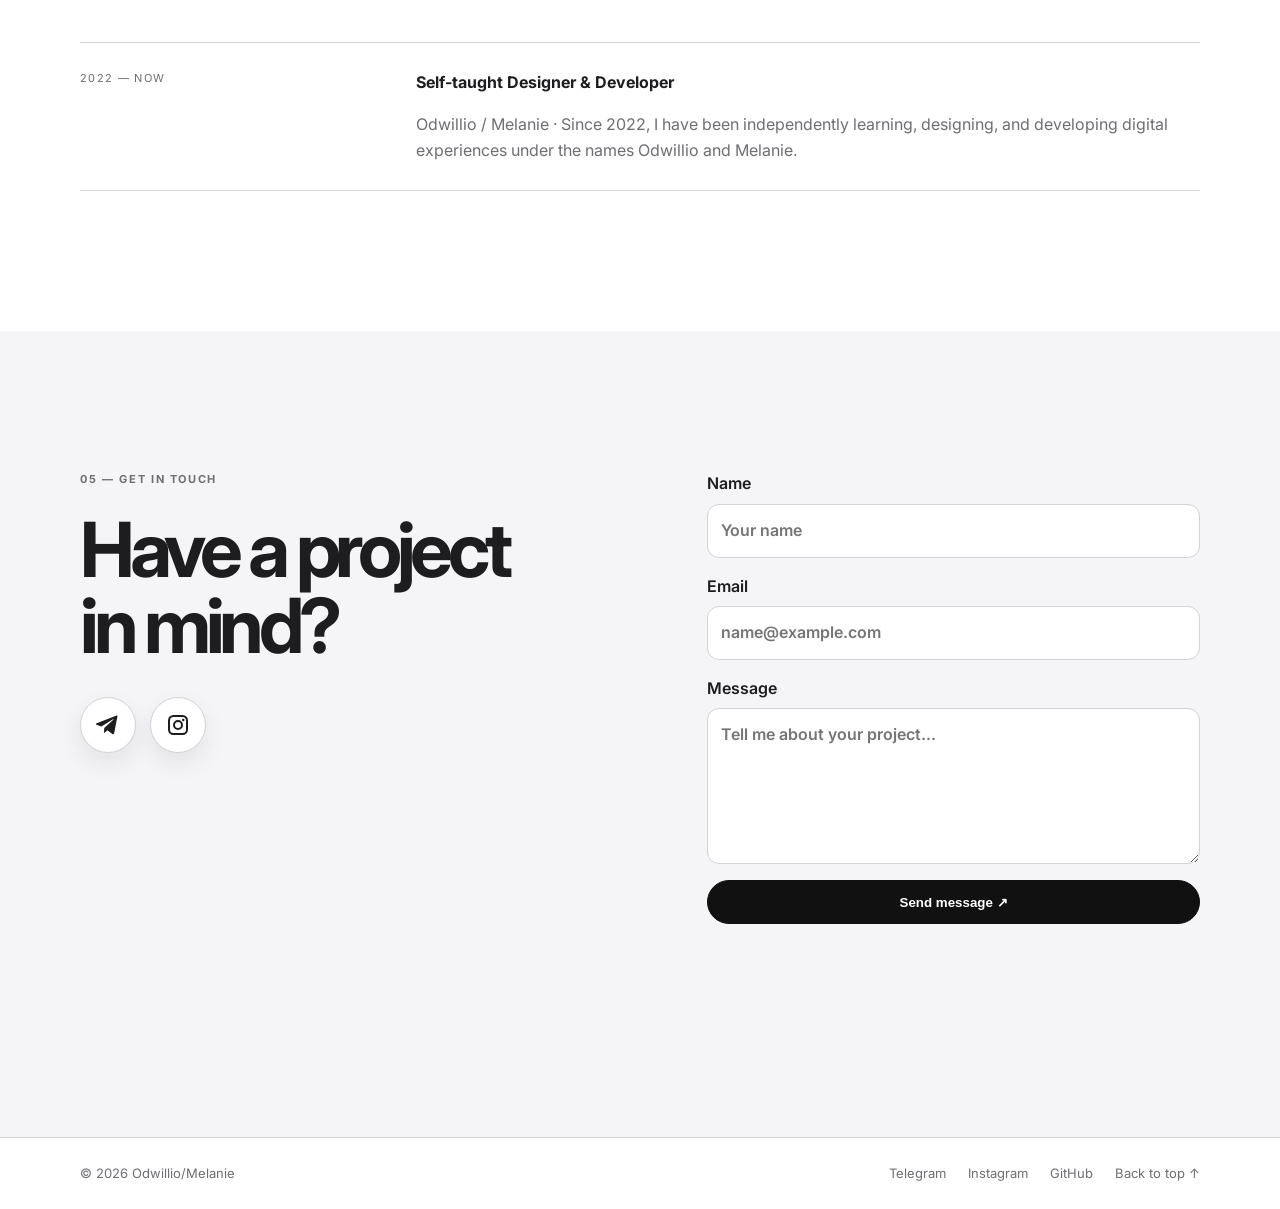
==== commit e0b7c67d: "Update the Web project card to the construction company showcase" ====
--- a/index.html
+++ b/index.html
@@ -31,7 +31,7 @@
   <main id="main">
     <section class="hero container" id="top"><div class="hero-copy reveal"><p class="eyebrow">HELLO, I'M ODWILLIO/MELANIE</p><h1>Building digital <em>experiences</em> that matter.</h1><p class="lead">A self-taught designer and developer creating thoughtful, simple, and memorable experiences for the web.</p><div class="actions"><a class="button primary" href="#work">Explore my work ↓</a><button class="button secondary" id="download-cv">Download CV ↗</button></div><div class="stats"><span><b>2022+</b> Learning and creating</span><span><b>∞</b> Curiosity and ideas</span></div></div><div class="hero-art reveal" aria-label="Abstract portfolio illustration"><div class="orb"></div><div class="art-card">DESIGN<br><strong>with intent.</strong></div></div></section>
     <section class="soft section" id="about"><div class="container split"><p class="eyebrow">01 — ABOUT</p><div><h2>Curious by nature.<br><em>Intentional by design.</em></h2><p class="large-copy">I turn complex ideas into clear, useful, and beautiful products. I combine creative thinking with technical craft to help teams bring meaningful ideas to life.</p></div></div></section>
-    <section class="container section" id="work"><div class="heading"><p class="eyebrow">02 — SELECTED WORK</p><h2>Things I've made.</h2></div><div class="filters" role="group" aria-label="Filter projects"><button class="filter active" data-filter="all">All</button><button class="filter" data-filter="product">Product</button><button class="filter" data-filter="brand">Brand</button><button class="filter" data-filter="web">Web</button></div><div class="projects"><article class="project reveal" data-category="brand"><div class="project-image gradient-one"><span>01</span></div><div><small>Brand platform</small><h3>Northstar Studio</h3></div></article><article class="project reveal" data-category="product"><div class="project-image gradient-two"><span>02</span></div><div><small>Product experience</small><h3>Flow Metrics</h3></div></article><article class="project reveal" data-category="web" data-url="construction-company.html" role="link" tabindex="0" aria-label="Open FORMAT construction company portfolio"><div class="project-image gradient-three"><span>03</span></div><div><small>Marketing website</small><h3>Luma Labs</h3></div></article></div></section>
+    <section class="container section" id="work"><div class="heading"><p class="eyebrow">02 — SELECTED WORK</p><h2>Things I've made.</h2></div><div class="filters" role="group" aria-label="Filter projects"><button class="filter active" data-filter="all">All</button><button class="filter" data-filter="product">Product</button><button class="filter" data-filter="brand">Brand</button><button class="filter" data-filter="web">Web</button></div><div class="projects"><article class="project reveal" data-category="brand"><div class="project-image gradient-one"><span>01</span></div><div><small>Brand platform</small><h3>Northstar Studio</h3></div></article><article class="project reveal" data-category="product"><div class="project-image gradient-two"><span>02</span></div><div><small>Product experience</small><h3>Flow Metrics</h3></div></article><article class="project reveal" data-category="web" data-url="construction-company.html" role="link" tabindex="0" aria-label="Open FORMAT construction company portfolio"><div class="project-image gradient-three"><span>03</span></div><div><small>Construction company website</small><h3>FORMAT — Construction</h3></div></article></div></section>
     <section class="soft section" id="skills"><div class="container split"><p class="eyebrow">03 — EXPERTISE</p><div><h2>Always learning.<br><em>Always making.</em></h2><div class="skills"><span>Product design</span><span>Web development</span><span>Art direction</span><span>Design systems</span><span>Prototyping</span><span>Creative strategy</span></div></div></div></section>
     <section class="container section" id="experience"><div class="heading"><p class="eyebrow">04 — EXPERIENCE</p><h2>Career timeline.</h2></div><div class="timeline"><details open class="timeline-item reveal"><summary><span>2022 — NOW</span><b>Self-taught Designer &amp; Developer</b></summary><p>Odwillio / Melanie · Since 2022, I have been independently learning, designing, and developing digital experiences under the names Odwillio and Melanie.</p></details></div></section>
     <section class="soft section" id="contact"><div class="container contact-grid"><div><p class="eyebrow">05 — GET IN TOUCH</p><h2>Have a project<br>in mind?</h2><a class="email" href="mailto:odwillwayno@gmail.com">odwillwayno@gmail.com ↗</a><div class="social-links" aria-label="Social links"><a class="social-link telegram" href="https://t.me/n1https" target="_blank" rel="noopener noreferrer" aria-label="Open Telegram"><span class="social-label">Telegram</span><svg viewBox="0 0 24 24" aria-hidden="true"><path d="M21.5 3.2 18.2 20c-.25 1.2-.9 1.5-1.83.94l-5.03-3.7-2.43 2.34c-.27.27-.5.5-1.02.5l.36-5.12 9.32-8.42c.4-.36-.09-.56-.62-.2L5.43 13.4.52 11.86c-1.07-.34-1.1-1.08.22-1.6L19.93 2.7c.9-.34 1.7.2 1.57.5Z"/></svg></a><a class="social-link instagram" href="https://www.instagram.com/n1https?stkn=MTlncDB6eDU0bzBoag%3D%3D&amp;utm_source=qr" target="_blank" rel="noopener noreferrer" aria-label="Open Instagram"><span class="social-label">Instagram</span><svg viewBox="0 0 24 24" aria-hidden="true"><path d="M7.5 2h9A5.5 5.5 0 0 1 22 7.5v9a5.5 5.5 0 0 1-5.5 5.5h-9A5.5 5.5 0 0 1 2 16.5v-9A5.5 5.5 0 0 1 7.5 2Zm0 2A3.5 3.5 0 0 0 4 7.5v9A3.5 3.5 0 0 0 7.5 20h9a3.5 3.5 0 0 0 3.5-3.5v-9A3.5 3.5 0 0 0 16.5 4h-9ZM12 7a5 5 0 1 1 0 10 5 5 0 0 1 0-10Zm0 2a3 3 0 1 0 0 6 3 3 0 0 0 0-6Zm5.25-3.25a1.25 1.25 0 1 1 0 2.5 1.25 1.25 0 0 1 0-2.5Z"/></svg></a></div></div><form id="contact-form" novalidate><label>Name<input name="name" required autocomplete="name" placeholder="Your name"></label><label>Email<input type="email" name="email" required autocomplete="email" placeholder="name@example.com"></label><label>Message<textarea name="message" required rows="5" placeholder="Tell me about your project..."></textarea></label><button class="button primary" type="submit">Send message ↗</button><p class="form-status" role="status"></p></form></div></section>
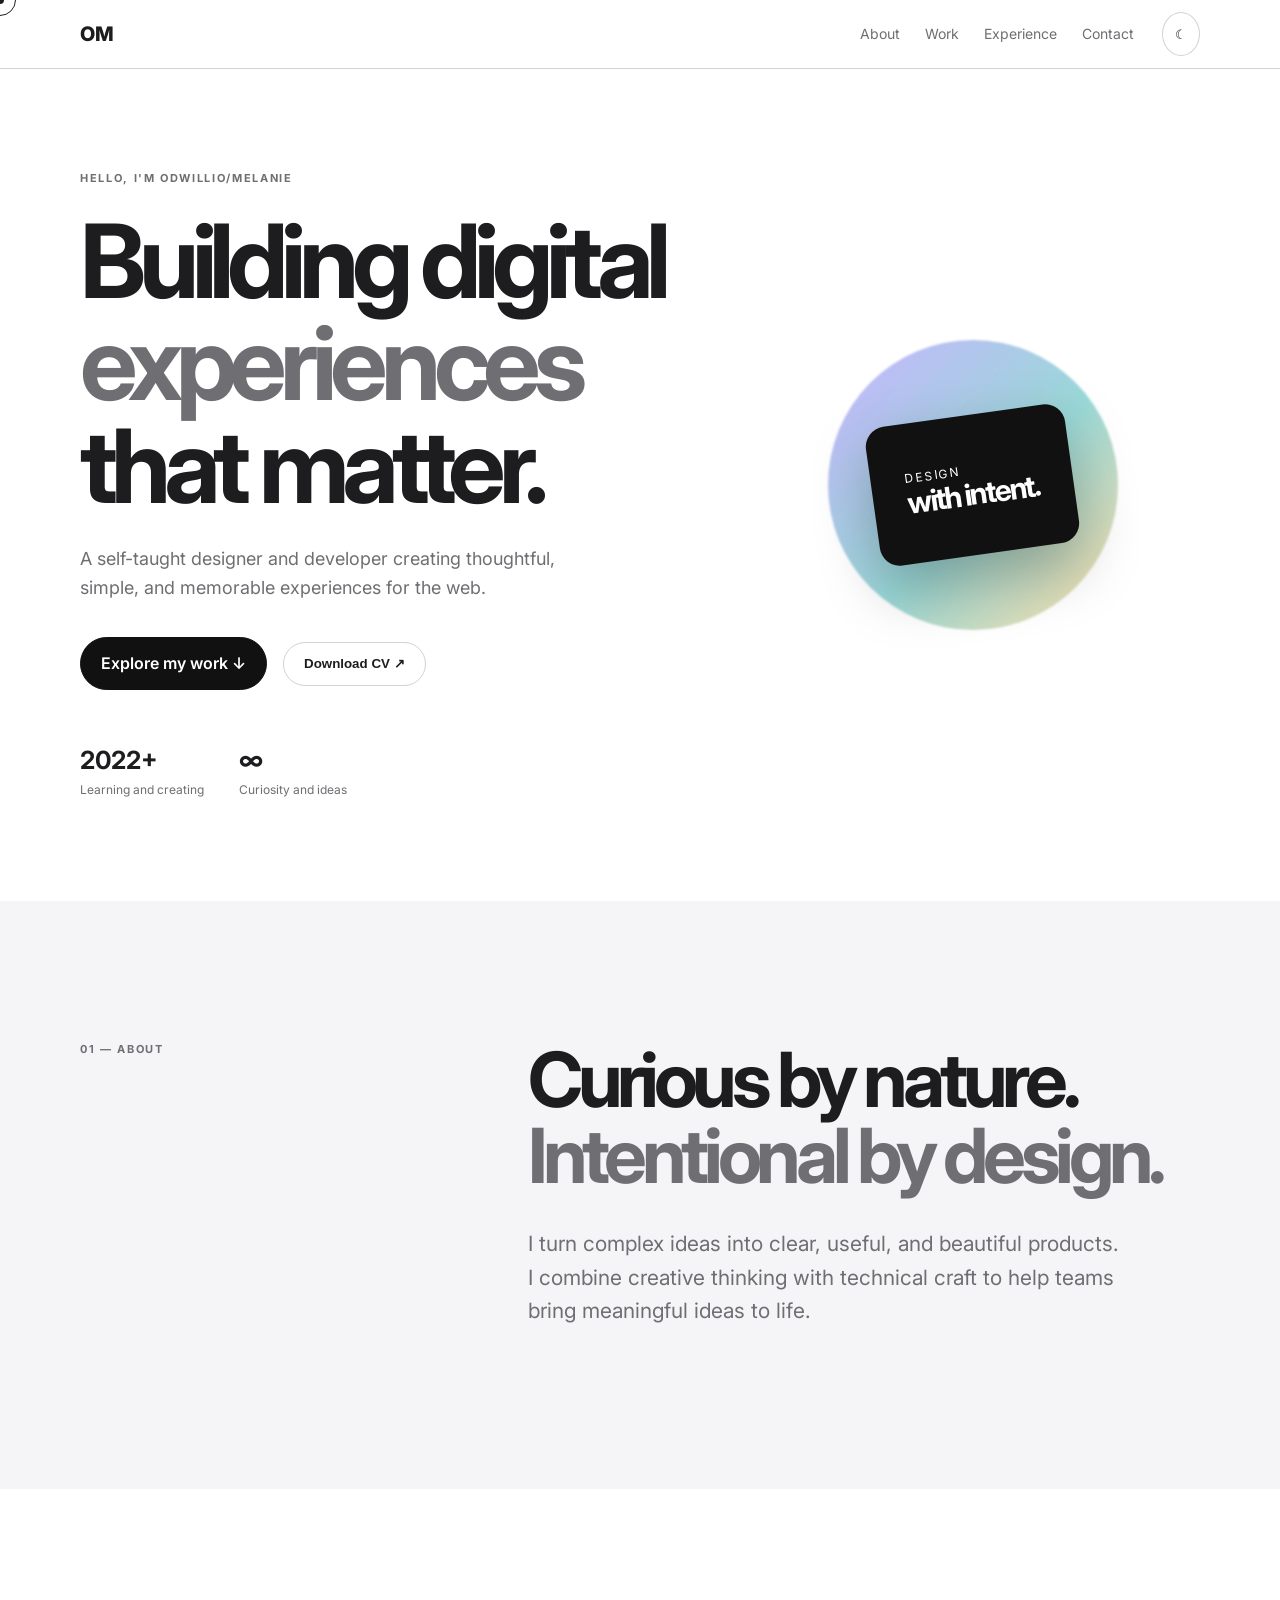
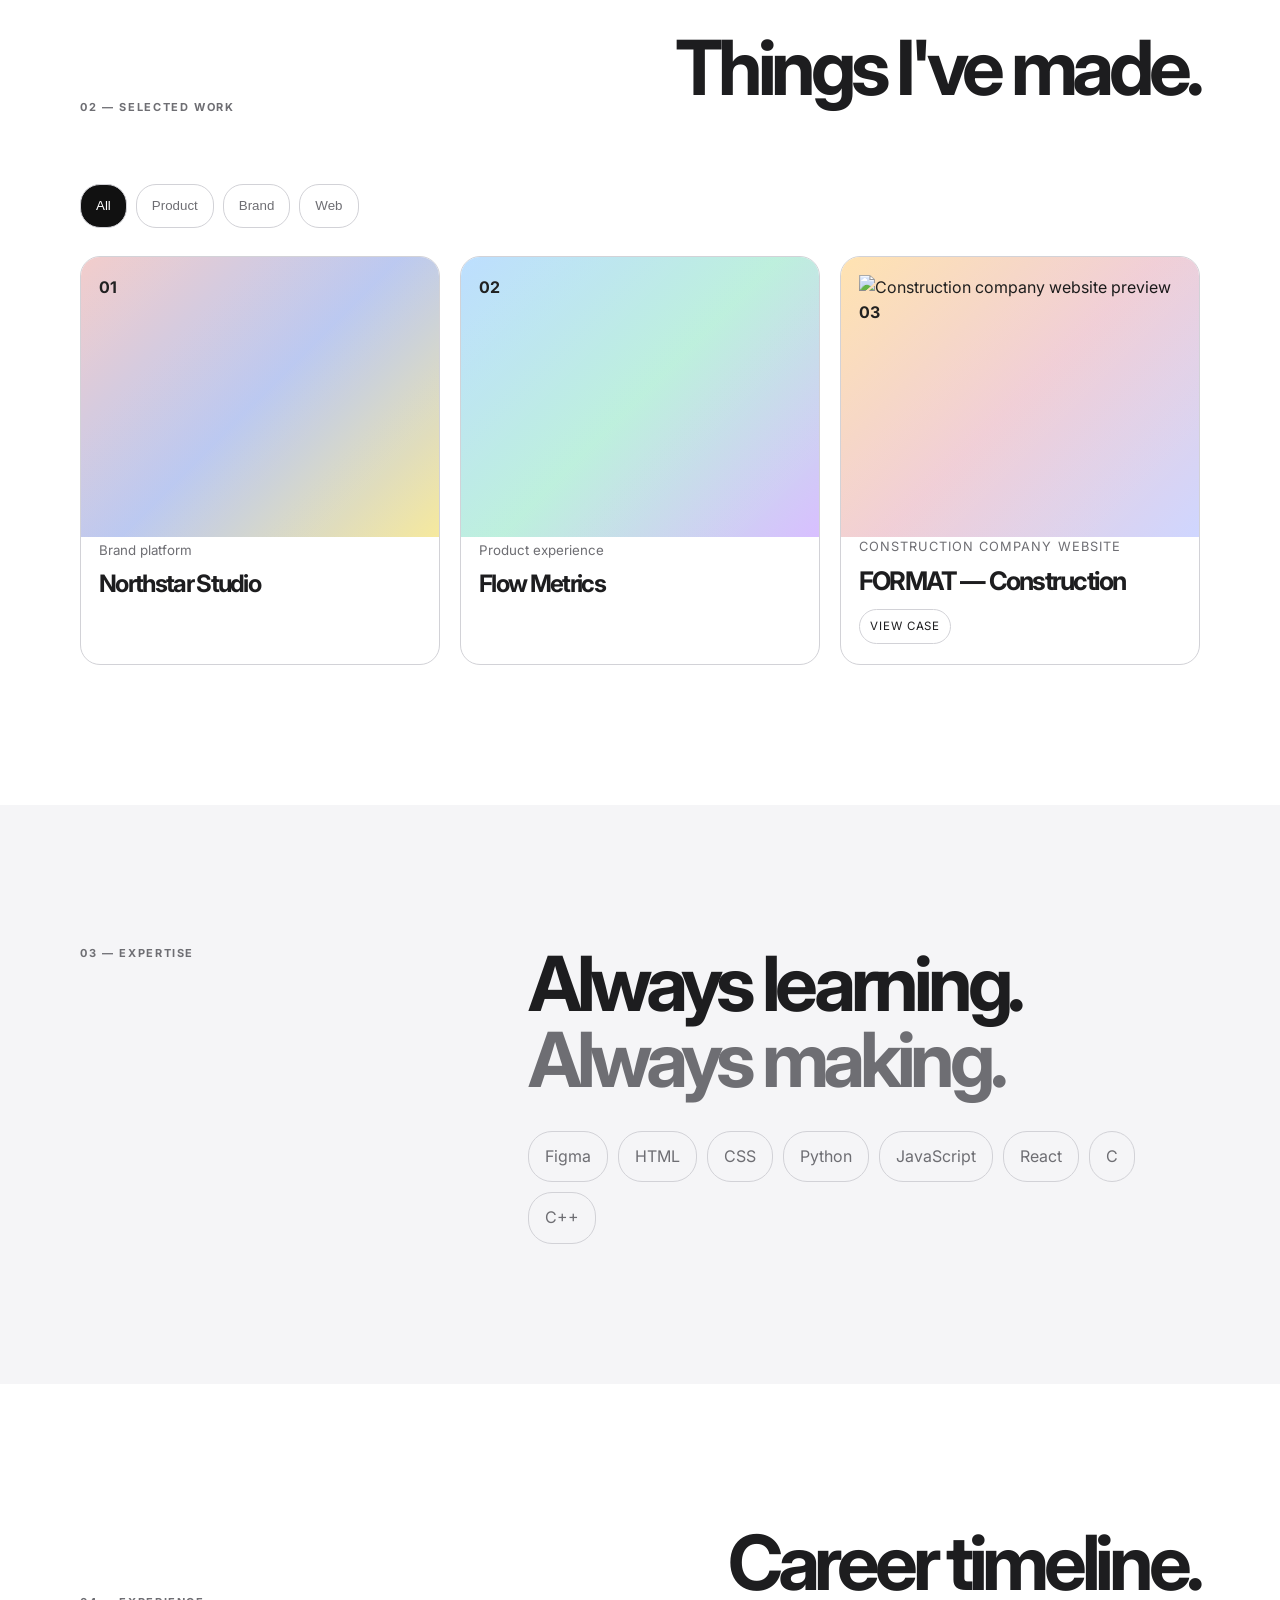
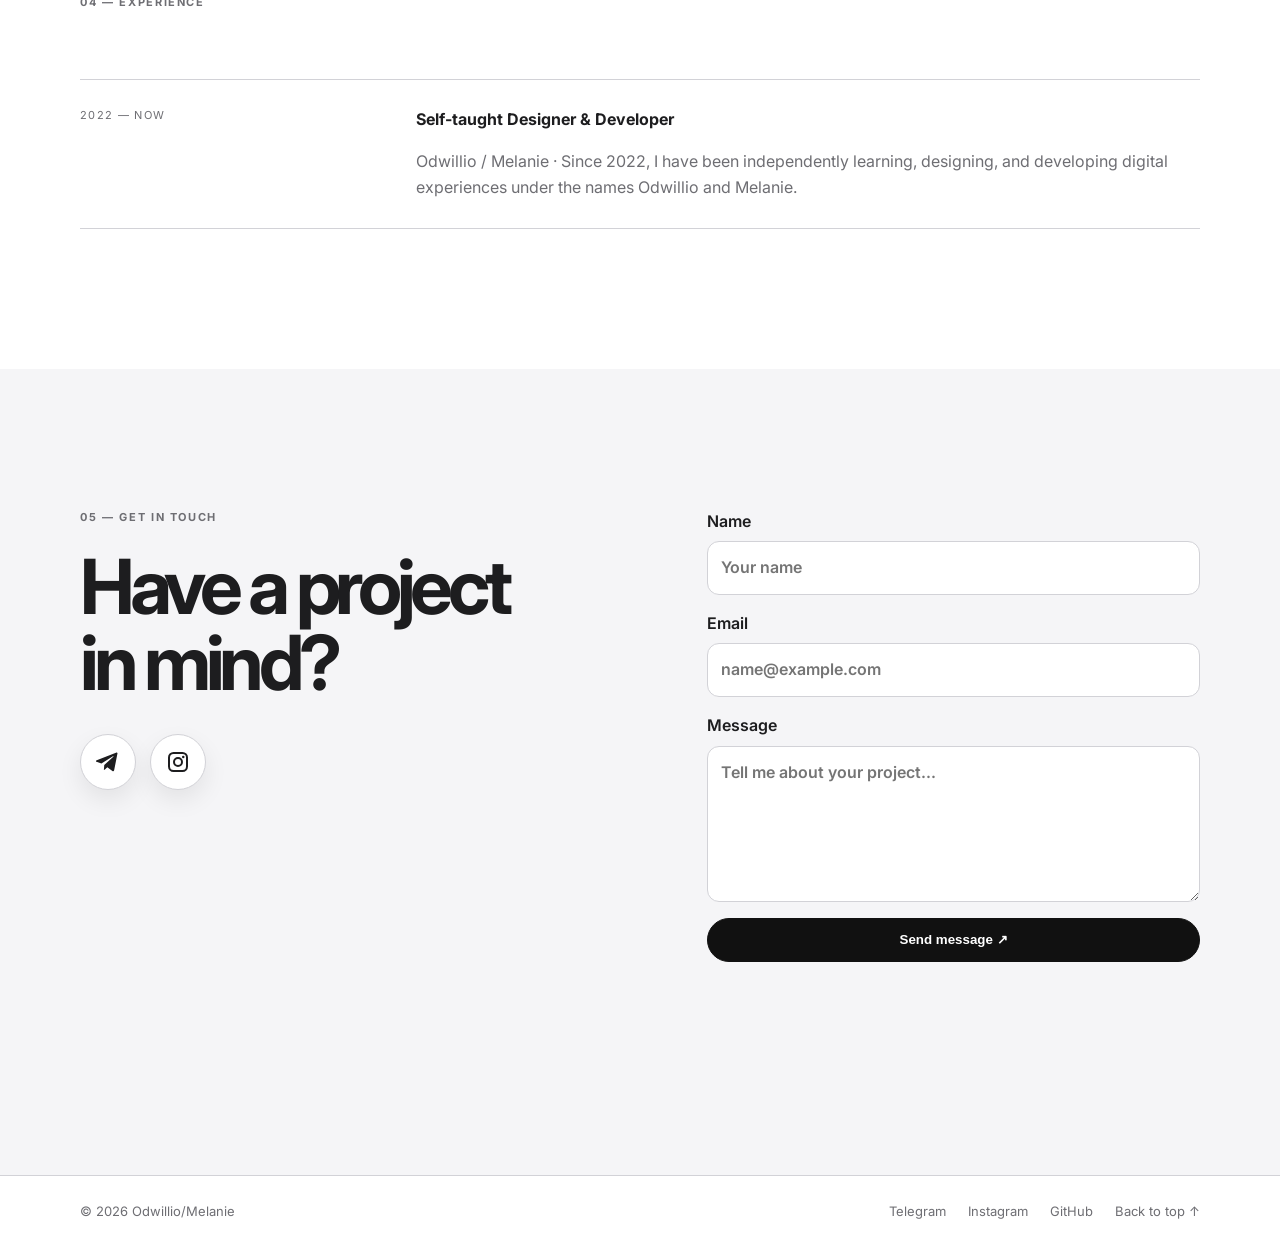
==== commit 1353a62e: "Add a preview image to the construction company showcase in the portfolio work grid" ====
--- a/index.html
+++ b/index.html
@@ -13,6 +13,7 @@
   <link rel="preconnect" href="https://fonts.gstatic.com" crossorigin>
   <link href="https://fonts.googleapis.com/css2?family=Inter:wght@400;500;600;700;800&display=swap" rel="stylesheet">
   <link rel="stylesheet" href="styles.css">
+  <link rel="stylesheet" href="project-case.css">
   <style>
     .social-links{display:flex;gap:14px;margin-top:28px;align-items:center}
     .social-link{width:56px;height:56px;display:inline-flex;align-items:center;justify-content:center;border:1px solid var(--line);border-radius:50%;background:var(--card);color:var(--ink);box-shadow:0 10px 24px rgba(0,0,0,.08);transition:transform .25s ease,box-shadow .25s ease,color .25s ease,background .25s ease,border-color .25s ease}
@@ -31,12 +32,14 @@
   <main id="main">
     <section class="hero container" id="top"><div class="hero-copy reveal"><p class="eyebrow">HELLO, I'M ODWILLIO/MELANIE</p><h1>Building digital <em>experiences</em> that matter.</h1><p class="lead">A self-taught designer and developer creating thoughtful, simple, and memorable experiences for the web.</p><div class="actions"><a class="button primary" href="#work">Explore my work ↓</a><button class="button secondary" id="download-cv">Download CV ↗</button></div><div class="stats"><span><b>2022+</b> Learning and creating</span><span><b>∞</b> Curiosity and ideas</span></div></div><div class="hero-art reveal" aria-label="Abstract portfolio illustration"><div class="orb"></div><div class="art-card">DESIGN<br><strong>with intent.</strong></div></div></section>
     <section class="soft section" id="about"><div class="container split"><p class="eyebrow">01 — ABOUT</p><div><h2>Curious by nature.<br><em>Intentional by design.</em></h2><p class="large-copy">I turn complex ideas into clear, useful, and beautiful products. I combine creative thinking with technical craft to help teams bring meaningful ideas to life.</p></div></div></section>
-    <section class="container section" id="work"><div class="heading"><p class="eyebrow">02 — SELECTED WORK</p><h2>Things I've made.</h2></div><div class="filters" role="group" aria-label="Filter projects"><button class="filter active" data-filter="all">All</button><button class="filter" data-filter="product">Product</button><button class="filter" data-filter="brand">Brand</button><button class="filter" data-filter="web">Web</button></div><div class="projects"><article class="project reveal" data-category="brand"><div class="project-image gradient-one"><span>01</span></div><div><small>Brand platform</small><h3>Northstar Studio</h3></div></article><article class="project reveal" data-category="product"><div class="project-image gradient-two"><span>02</span></div><div><small>Product experience</small><h3>Flow Metrics</h3></div></article><article class="project reveal" data-category="web" data-url="construction-company.html" role="link" tabindex="0" aria-label="Open FORMAT construction company portfolio"><div class="project-image gradient-three"><span>03</span></div><div><small>Construction company website</small><h3>FORMAT — Construction</h3></div></article></div></section>
+    <section class="container section" id="work"><div class="heading"><p class="eyebrow">02 — SELECTED WORK</p><h2>Things I've made.</h2></div><div class="filters" role="group" aria-label="Filter projects"><button class="filter active" data-filter="all">All</button><button class="filter" data-filter="product">Product</button><button class="filter" data-filter="brand">Brand</button><button class="filter" data-filter="web">Web</button></div><div class="projects"><article class="project reveal" data-category="brand"><div class="project-image gradient-one"><span>01</span></div><div><small>Brand platform</small><h3>Northstar Studio</h3></div></article><article class="project reveal" data-category="product"><div class="project-image gradient-two"><span>02</span></div><div><small>Product experience</small><h3>Flow Metrics</h3></div></article><article class="project reveal" data-category="web" data-url="construction-company.html" role="link" tabindex="0" aria-label="Open FORMAT construction company portfolio"><div class="project-image gradient-three"><img src="https://images.unsplash.com/photo-1504307651254-35680f356dfd?auto=format&fit=crop&w=1200&q=80" alt="Construction company website preview"><span>03</span></div><div class="project-copy"><small>Construction company website</small><h3>FORMAT — Construction</h3><span class="project-tag">View case</span></div></article></div></section>
     <section class="soft section" id="skills"><div class="container split"><p class="eyebrow">03 — EXPERTISE</p><div><h2>Always learning.<br><em>Always making.</em></h2><div class="skills"><span>Product design</span><span>Web development</span><span>Art direction</span><span>Design systems</span><span>Prototyping</span><span>Creative strategy</span></div></div></div></section>
     <section class="container section" id="experience"><div class="heading"><p class="eyebrow">04 — EXPERIENCE</p><h2>Career timeline.</h2></div><div class="timeline"><details open class="timeline-item reveal"><summary><span>2022 — NOW</span><b>Self-taught Designer &amp; Developer</b></summary><p>Odwillio / Melanie · Since 2022, I have been independently learning, designing, and developing digital experiences under the names Odwillio and Melanie.</p></details></div></section>
     <section class="soft section" id="contact"><div class="container contact-grid"><div><p class="eyebrow">05 — GET IN TOUCH</p><h2>Have a project<br>in mind?</h2><a class="email" href="mailto:odwillwayno@gmail.com">odwillwayno@gmail.com ↗</a><div class="social-links" aria-label="Social links"><a class="social-link telegram" href="https://t.me/n1https" target="_blank" rel="noopener noreferrer" aria-label="Open Telegram"><span class="social-label">Telegram</span><svg viewBox="0 0 24 24" aria-hidden="true"><path d="M21.5 3.2 18.2 20c-.25 1.2-.9 1.5-1.83.94l-5.03-3.7-2.43 2.34c-.27.27-.5.5-1.02.5l.36-5.12 9.32-8.42c.4-.36-.09-.56-.62-.2L5.43 13.4.52 11.86c-1.07-.34-1.1-1.08.22-1.6L19.93 2.7c.9-.34 1.7.2 1.57.5Z"/></svg></a><a class="social-link instagram" href="https://www.instagram.com/n1https?stkn=MTlncDB6eDU0bzBoag%3D%3D&amp;utm_source=qr" target="_blank" rel="noopener noreferrer" aria-label="Open Instagram"><span class="social-label">Instagram</span><svg viewBox="0 0 24 24" aria-hidden="true"><path d="M7.5 2h9A5.5 5.5 0 0 1 22 7.5v9a5.5 5.5 0 0 1-5.5 5.5h-9A5.5 5.5 0 0 1 2 16.5v-9A5.5 5.5 0 0 1 7.5 2Zm0 2A3.5 3.5 0 0 0 4 7.5v9A3.5 3.5 0 0 0 7.5 20h9a3.5 3.5 0 0 0 3.5-3.5v-9A3.5 3.5 0 0 0 16.5 4h-9ZM12 7a5 5 0 1 1 0 10 5 5 0 0 1 0-10Zm0 2a3 3 0 1 0 0 6 3 3 0 0 0 0-6Zm5.25-3.25a1.25 1.25 0 1 1 0 2.5 1.25 1.25 0 0 1 0-2.5Z"/></svg></a></div></div><form id="contact-form" novalidate><label>Name<input name="name" required autocomplete="name" placeholder="Your name"></label><label>Email<input type="email" name="email" required autocomplete="email" placeholder="name@example.com"></label><label>Message<textarea name="message" required rows="5" placeholder="Tell me about your project..."></textarea></label><button class="button primary" type="submit">Send message ↗</button><p class="form-status" role="status"></p></form></div></section>
   </main>
   <footer><div class="container footer"><span>© <span id="year"></span> Odwillio/Melanie</span><div><a href="https://t.me/n1https" target="_blank" rel="noopener noreferrer">Telegram</a><a href="https://www.instagram.com/n1https?stkn=MTlncDB6eDU0bzBoag%3D%3D&amp;utm_source=qr" target="_blank" rel="noopener noreferrer">Instagram</a><a href="https://github.com" rel="noreferrer">GitHub</a><a href="#top">Back to top ↑</a></div></div></footer>
-  <script src="script.js"></script><script src="anti-copy.js"></script>
+  <script src="script.js"></script>
+  <script src="project-case.js"></script>
+  <script src="anti-copy.js"></script>
 </body>
 </html>
--- a/project-case.css
+++ b/project-case.css
@@ -0,0 +1,71 @@
+.project {
+  position: relative;
+  cursor: pointer;
+  transition: transform 0.25s ease, box-shadow 0.25s ease, border-color 0.25s ease;
+}
+
+.project:hover,
+.project:focus-visible {
+  transform: translateY(-6px);
+  box-shadow: 0 18px 35px rgba(17, 17, 17, 0.08);
+  border-color: rgba(17, 17, 17, 0.16);
+}
+
+.project:focus-visible {
+  outline: 2px solid var(--ink);
+  outline-offset: 4px;
+}
+
+.project-image {
+  position: relative;
+  overflow: hidden;
+}
+
+.project-image::after {
+  content: "";
+  position: absolute;
+  inset: 0;
+  background: linear-gradient(135deg, rgba(255,255,255,0.08), rgba(255,255,255,0));
+}
+
+.project-copy {
+  display: flex;
+  flex-direction: column;
+  gap: 8px;
+  padding-top: 18px;
+}
+
+.project-copy small {
+  color: var(--muted);
+  font-size: 0.8rem;
+  letter-spacing: 0.08em;
+  text-transform: uppercase;
+}
+
+.project-copy h3 {
+  margin: 0;
+  font-size: clamp(1.4rem, 2vw, 2rem);
+  line-height: 1.25;
+}
+
+.project-tag {
+  display: inline-flex;
+  align-self: flex-start;
+  margin-top: 4px;
+  padding: 7px 10px;
+  border: 1px solid var(--line);
+  border-radius: 999px;
+  font-size: 0.72rem;
+  letter-spacing: 0.08em;
+  text-transform: uppercase;
+  color: var(--ink);
+  background: rgba(255,255,255,0.7);
+  transition: background 0.25s ease, border-color 0.25s ease;
+}
+
+.project:hover .project-tag,
+.project:focus-visible .project-tag {
+  background: var(--ink);
+  color: #fff;
+  border-color: var(--ink);
+}
